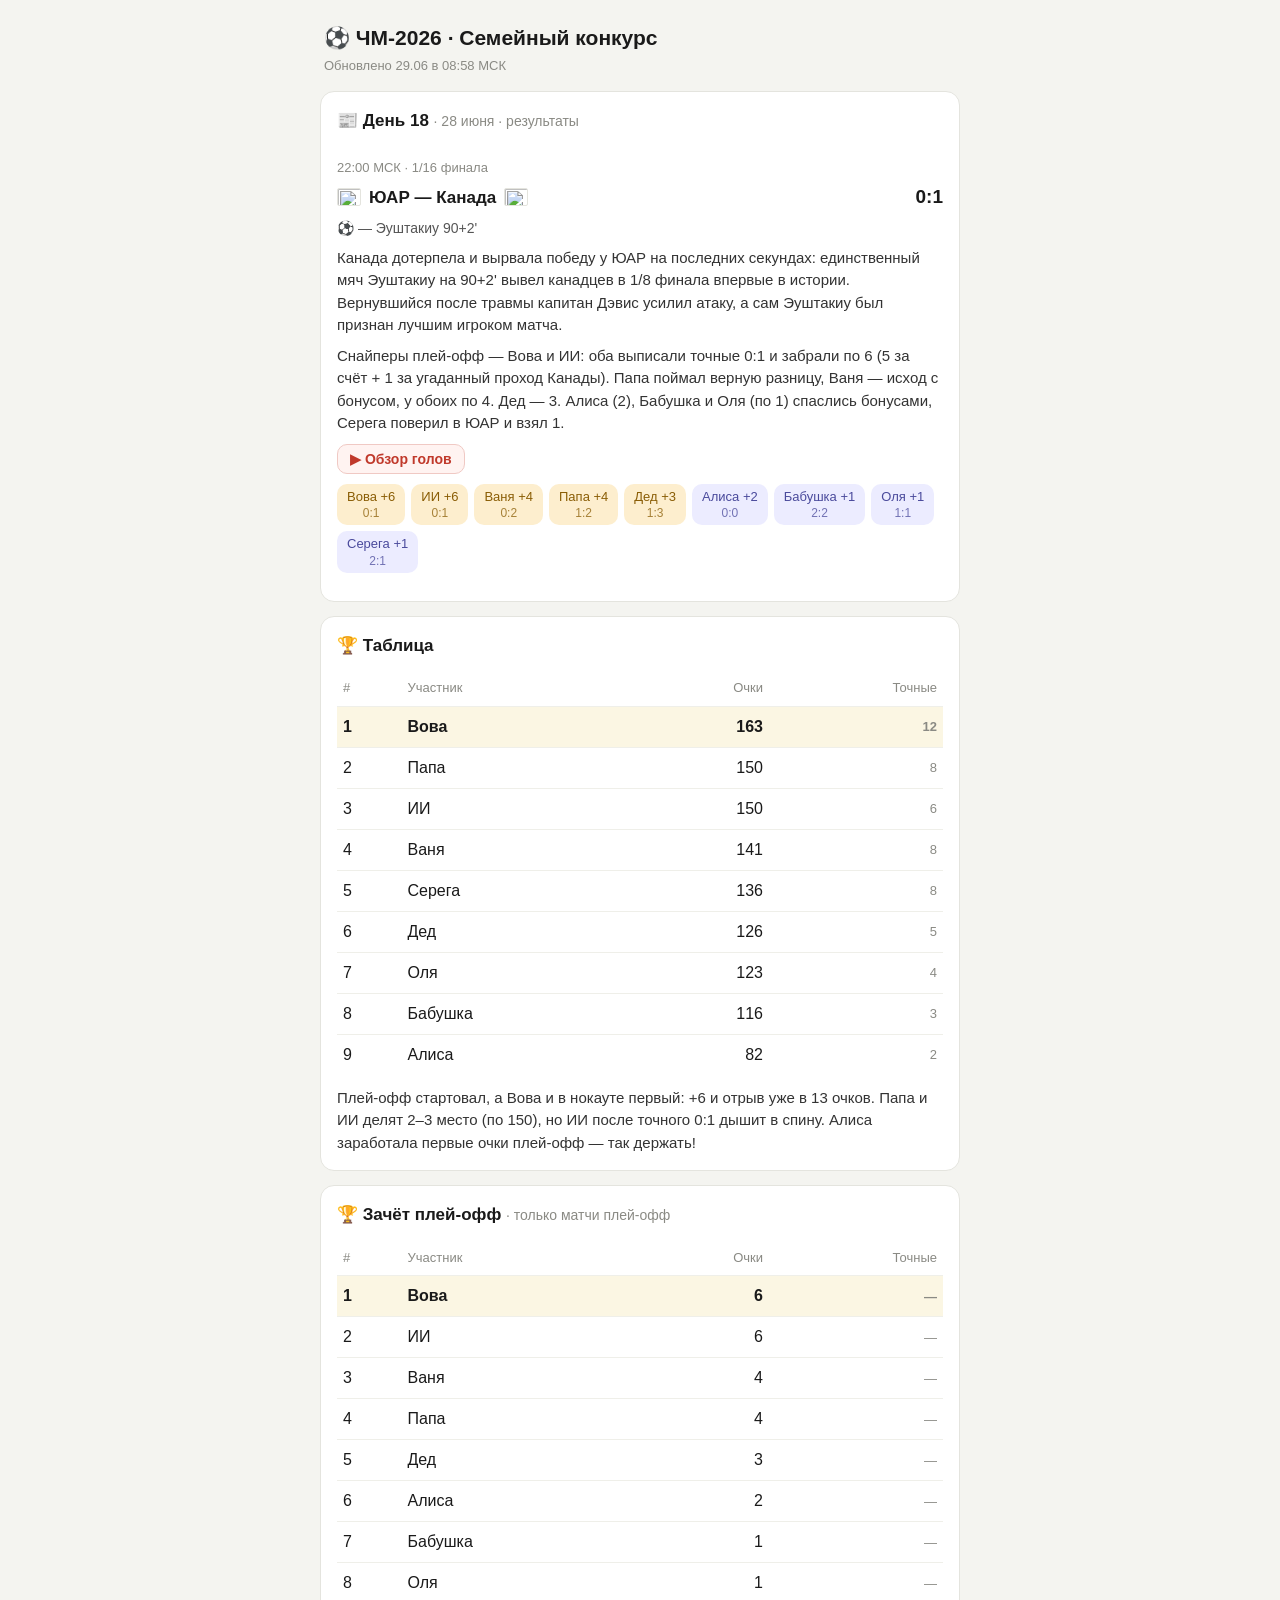
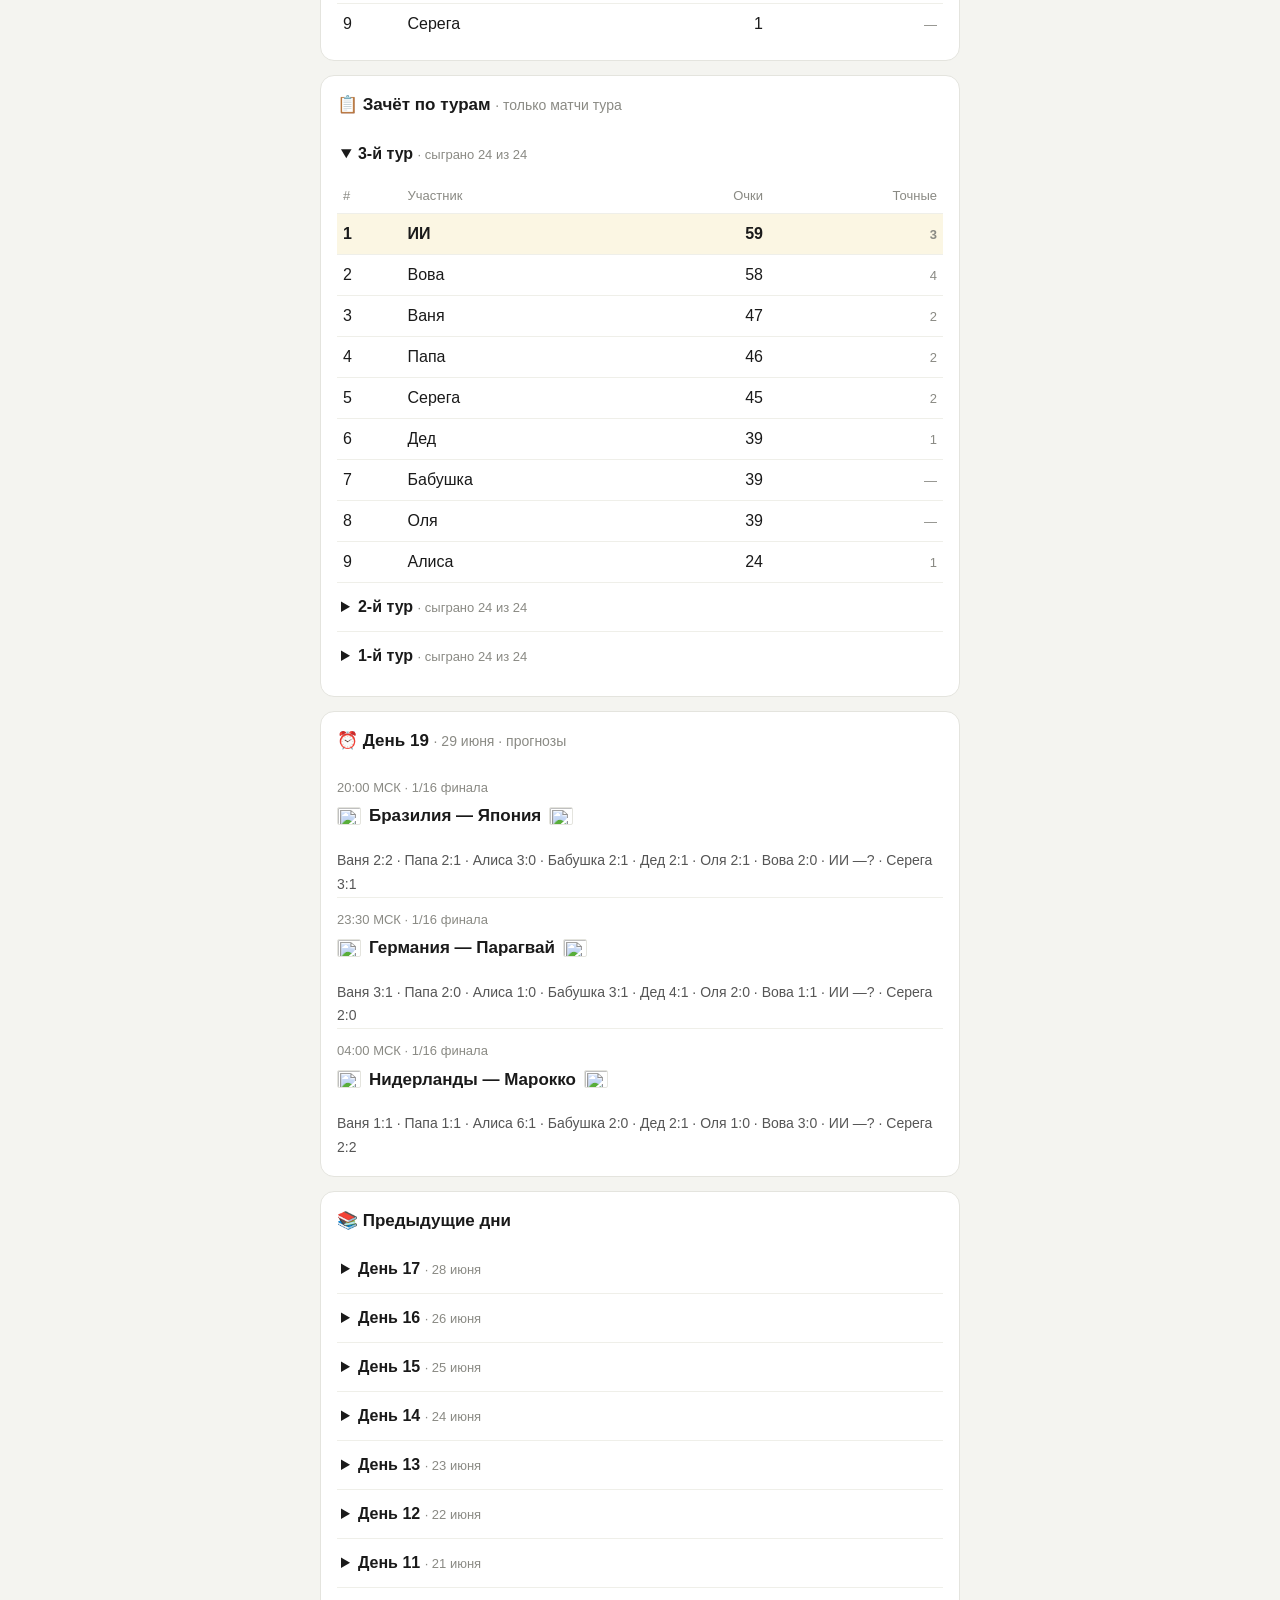
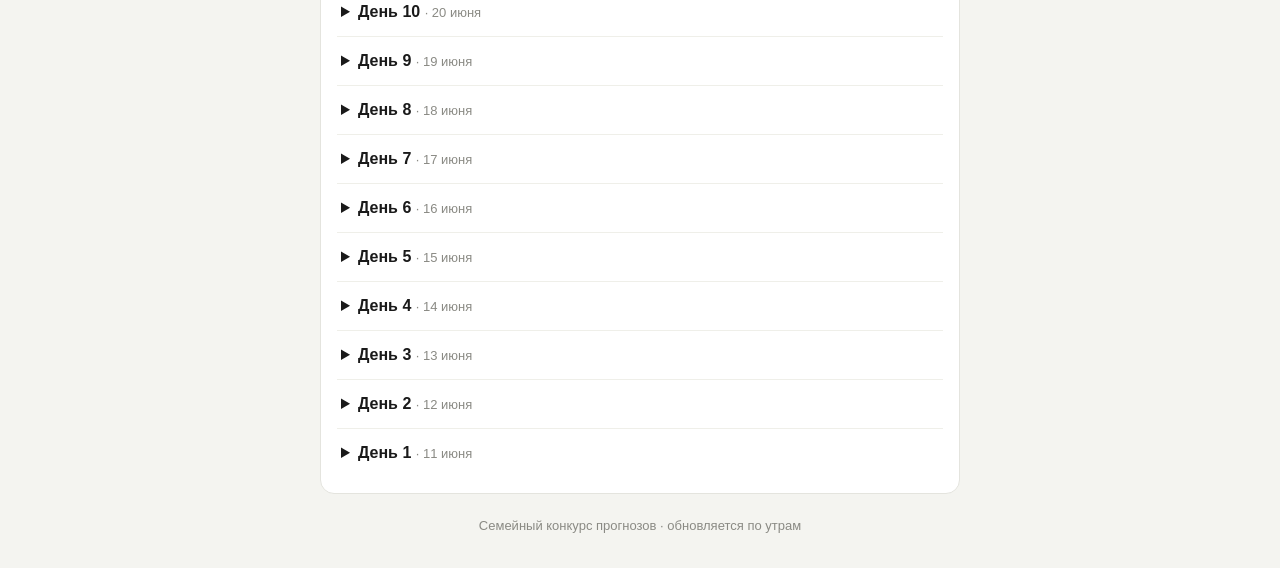
==== index.html @ 5119603c "feat: блок «Зачёт плей-офф» на сайте" ====
<!DOCTYPE html>
<html lang="ru">
<head>
<meta charset="utf-8">
<meta name="viewport" content="width=device-width, initial-scale=1">
<title>ЧМ-2026 · Семейный конкурс</title>
<style>
  * { box-sizing: border-box; margin: 0; }
  body { font-family: -apple-system, "Segoe UI", Roboto, sans-serif; font-size: 17px; line-height: 1.5;
         color: #1a1a1a; background: #f4f4f0; padding: 12px; }
  .wrap { max-width: 640px; margin: 0 auto; }
  header { padding: 10px 4px 16px; }
  h1 { font-size: 21px; font-weight: 600; }
  .upd { font-size: 13px; color: #8a8a84; margin-top: 2px; }
  section { background: #fff; border-radius: 14px; padding: 16px; margin-bottom: 14px;
            border: 1px solid #e4e4de; }
  h2 { font-size: 17px; font-weight: 600; margin-bottom: 12px; }
  .day-sub { font-weight: 400; color: #8a8a84; font-size: 14px; }
  .match { padding: 12px 0; border-top: 1px solid #efefe9; }
  .match:first-of-type { border-top: none; }
  .meta { font-size: 13px; color: #8a8a84; margin-bottom: 6px; }
  .teams { display: flex; align-items: center; gap: 8px; font-size: 17px; font-weight: 600; flex-wrap: wrap; }
  .teams img { width: 24px; height: 18px; border-radius: 2px; border: 1px solid #e4e4de; }
  .score { margin-left: auto; font-size: 19px; }
  .scorers { font-size: 14px; color: #555; margin-top: 6px; }
  .review { font-size: 15px; margin-top: 8px; color: #333; }
  .preds-review { font-size: 15px; margin-top: 8px; color: #333; }
  .tbl-comment { font-size: 15px; margin-top: 12px; color: #333; }
  .chips { margin-top: 10px; display: flex; flex-wrap: wrap; gap: 6px; }
  .chip { font-size: 13px; padding: 4px 10px; border-radius: 10px; background: #f0f0ea; color: #66665f;
          text-align: center; line-height: 1.35; }
  .chip small { display: block; font-size: 12px; opacity: 0.75; font-weight: 400; }
  .chip.p5 { background: #d9f0dc; color: #1e6b2e; font-weight: 600; }
  .chip.p34 { background: #fdeece; color: #8a5d05; }
  .chip.p12 { background: #ececff; color: #4a4a9c; }
  .preds { font-size: 14px; color: #555; margin-top: 8px; line-height: 1.7; }
  table { width: 100%; border-collapse: collapse; font-size: 16px; }
  td, th { padding: 8px 6px; text-align: left; border-top: 1px solid #efefe9; }
  th { font-size: 13px; color: #8a8a84; font-weight: 500; border-top: none; }
  td.r, th.r { text-align: right; }
  tr.top td { background: #fbf6e3; font-weight: 600; }
  .exact { font-size: 13px; color: #8a8a84; }
  details { border-top: 1px solid #efefe9; }
  details:first-of-type { border-top: none; }
  summary { padding: 12px 4px; font-size: 16px; font-weight: 600; cursor: pointer; }
  summary .day-sub { font-size: 13px; }
  footer { text-align: center; font-size: 13px; color: #8a8a84; padding: 8px 0 20px; }
  .hl-btn { display: inline-flex; align-items: center; gap: 6px; margin-top: 9px; font-size: 14px;
            font-weight: 600; padding: 6px 12px; border-radius: 10px; border: 1px solid #f0c9c4;
            background: #fff3f1; color: #c0392b; cursor: pointer; }
  .hl-btn:hover { background: #ffe7e3; }
  .vid-modal { position: fixed; inset: 0; z-index: 100; display: flex; align-items: center;
               justify-content: center; padding: 16px; }
  .vid-modal[hidden] { display: none; }
  .vid-backdrop { position: absolute; inset: 0; background: rgba(0,0,0,.6); }
  .vid-box { position: relative; z-index: 1; background: #fff; border-radius: 14px; width: 100%;
             max-width: 760px; padding: 14px; box-shadow: 0 10px 40px rgba(0,0,0,.35); }
  .vid-close { position: absolute; top: 6px; right: 10px; border: none; background: none;
               font-size: 28px; line-height: 1; color: #999; cursor: pointer; }
  .vid-close:hover { color: #555; }
  .vid-title { font-size: 15px; font-weight: 600; margin: 2px 30px 10px 4px; }
  .vid-body iframe { width: 100%; aspect-ratio: 16 / 9; border: 0; border-radius: 10px; display: block; }
  .vid-link { text-align: center; padding: 26px 14px; font-size: 16px; line-height: 1.6; }
  .vid-link a { display: inline-block; margin-top: 10px; padding: 10px 18px; border-radius: 10px;
                background: #c0392b; color: #fff; font-weight: 600; text-decoration: none; }
  .vid-link .src { display: block; margin-top: 10px; font-size: 13px; color: #8a8a84; }
</style>
</head>
<body>
<div class="wrap">
  <header>
    <h1>⚽ ЧМ-2026 · Семейный конкурс</h1>
    <div class="upd" id="upd"></div>
  </header>
  <section id="latest"></section>
  <section id="table-sec"></section>
  <section id="playoff-sec"></section>
  <section id="tours-sec"></section>
  <section id="next"></section>
  <section id="archive-sec"></section>
  <footer>Семейный конкурс прогнозов · обновляется по утрам</footer>
</div>
<div id="vid-modal" class="vid-modal" hidden>
  <div class="vid-backdrop"></div>
  <div class="vid-box">
    <button class="vid-close" aria-label="Закрыть">×</button>
    <div class="vid-title" id="vid-title"></div>
    <div class="vid-body" id="vid-body"></div>
  </div>
</div>
<script>
const FLAGS = {"Мексика":"mx","ЮАР":"za","Юж. Корея":"kr","Чехия":"cz","Канада":"ca","Босния":"ba",
"Катар":"qa","Швейцария":"ch","Бразилия":"br","Марокко":"ma","Гаити":"ht","Шотландия":"gb-sct",
"США":"us","Парагвай":"py","Австралия":"au","Турция":"tr","Германия":"de","Кюрасао":"cw",
"Кот-д'Ивуар":"ci","Эквадор":"ec","Нидерланды":"nl","Япония":"jp","Швеция":"se","Тунис":"tn",
"Бельгия":"be","Египет":"eg","Иран":"ir","Нов. Зеландия":"nz","Испания":"es","Кабо-Верде":"cv",
"Сауд. Аравия":"sa","Уругвай":"uy","Франция":"fr","Сенегал":"sn","Ирак":"iq","Норвегия":"no",
"Аргентина":"ar","Алжир":"dz","Австрия":"at","Иордания":"jo","Португалия":"pt","ДР Конго":"cd",
"Узбекистан":"uz","Колумбия":"co","Англия":"gb-eng","Хорватия":"hr","Гана":"gh","Панама":"pa"};
const MONTHS = ["января","февраля","марта","апреля","мая","июня","июля","августа","сентября","октября","ноября","декабря"];

function flag(team) {
  const c = FLAGS[team.trim()];
  return c ? `<img src="https://flagcdn.com/48x36/${c}.png" width="24" height="18" alt="">` : "";
}
function dayDate(matches) {
  const m = matches[0];
  const [d, mo] = m.date.split(".").map(Number);
  return `${d} ${MONTHS[mo-1]}`;
}
function chipClass(p) { return p === 5 ? "chip p5" : p >= 3 ? "chip p34" : p >= 1 ? "chip p12" : "chip"; }
function chipsHtml(m) {
  const entries = Object.entries(m.points).filter(([, v]) => v !== null && v !== undefined && v !== "—");
  entries.sort((a, b) => b[1] - a[1]);
  return `<div class="chips">` + entries.map(([n, p]) =>
    `<span class="${chipClass(p)}">${n} ${p > 0 ? "+" + p : "0"}<small>${m.preds[n] || "—"}</small></span>`).join("") + `</div>`;
}
function matchCard(m, withReview) {
  let h = `<div class="match"><div class="meta">${m.time} МСК · ${m.stage}</div>
    <div class="teams">${flag(m.team1)} ${m.team1} — ${m.team2} ${flag(m.team2)}
    <span class="score">${m.score || ""}</span></div>`;
  if (m.scorers) h += `<div class="scorers">⚽ ${m.scorers}</div>`;
  if (withReview && m.review) h += `<div class="review">${m.review}</div>`;
  if (withReview && m.preds_review) h += `<div class="preds-review">${m.preds_review}</div>`;
  if (m.highlights && (typeof m.highlights === "string" || m.highlights.url)) {
    const hl = typeof m.highlights === "string" ? {url: m.highlights} : m.highlights;
    const data = encodeURIComponent(JSON.stringify(hl));
    h += `<div><button class="hl-btn" data-hl="${data}">▶ Обзор голов</button></div>`;
  }
  if (m.score && m.points) h += chipsHtml(m);
  return h + `</div>`;
}
function predsLine(m, participants) {
  return participants.map(p => `${p} ${m.preds[p] || "—?"}`).join(" · ");
}

function toEmbed(url) {
  try {
    const u = new URL(url);
    const host = u.hostname.replace(/^www\./, "");
    if (host === "youtu.be") return "https://www.youtube.com/embed/" + u.pathname.slice(1);
    if (host.endsWith("youtube.com")) {
      const id = u.searchParams.get("v");
      if (id) return "https://www.youtube.com/embed/" + id;
      const m = u.pathname.match(/\/(?:embed|shorts)\/([\w-]+)/);
      if (m) return "https://www.youtube.com/embed/" + m[1];
    }
    if (host.endsWith("vk.com") || host.endsWith("vkvideo.ru") || host.endsWith("vkontakte.ru")) {
      if ((u.pathname + u.search).includes("video_ext.php")) return url;
      const m = (u.pathname + u.search).match(/video(-?\d+)_(\d+)/);
      if (m) return `https://vk.com/video_ext.php?oid=${m[1]}&id=${m[2]}&hd=2`;
    }
  } catch (e) {}
  return null;
}
function openVid(hl) {
  document.getElementById("vid-title").textContent = hl.title || "Обзор голов и ключевых моментов";
  const body = document.getElementById("vid-body");
  const embed = toEmbed(hl.url);
  if (embed) {
    body.innerHTML = `<iframe src="${embed}" allow="autoplay; encrypted-media; fullscreen; picture-in-picture" allowfullscreen></iframe>`;
  } else {
    body.innerHTML = `<div class="vid-link">Обзор открывается на сайте источника.
      <a href="${hl.url}" target="_blank" rel="noopener">Смотреть обзор →</a>
      ${hl.source ? `<span class="src">${hl.source}</span>` : ""}</div>`;
  }
  document.getElementById("vid-modal").hidden = false;
}
function closeVid() {
  document.getElementById("vid-modal").hidden = true;
  document.getElementById("vid-body").innerHTML = "";
}
document.addEventListener("click", e => {
  const btn = e.target.closest(".hl-btn");
  if (btn) { openVid(JSON.parse(decodeURIComponent(btn.dataset.hl))); return; }
  if (e.target.classList.contains("vid-backdrop") || e.target.closest(".vid-close")) closeVid();
});
document.addEventListener("keydown", e => { if (e.key === "Escape") closeVid(); });

fetch("data.json?v=" + Date.now()).then(r => r.json()).then(d => {
  document.getElementById("upd").textContent = "Обновлено " + d.generated_at_text;
  const byDay = {};
  d.matches.forEach(m => (byDay[m.day] = byDay[m.day] || []).push(m));
  const days = Object.keys(byDay).map(Number).sort((a, b) => a - b);
  const playedDays = days.filter(day => byDay[day].some(m => m.score));
  const latestDay = playedDays.length ? Math.max(...playedDays) : null;

  if (latestDay) {
    const ms = byDay[latestDay].filter(m => m.score);
    document.getElementById("latest").innerHTML =
      `<h2>📰 День ${latestDay} <span class="day-sub">· ${dayDate(byDay[latestDay])} · результаты</span></h2>` +
      ms.map(m => matchCard(m, true)).join("");
  } else document.getElementById("latest").style.display = "none";

  document.getElementById("table-sec").innerHTML = `<h2>🏆 Таблица</h2>
    <table><tr><th>#</th><th>Участник</th><th class="r">Очки</th><th class="r">Точные</th></tr>` +
    d.standings.map((s, i) =>
      `<tr${i === 0 ? ' class="top"' : ""}><td>${i + 1}</td><td>${s.name}</td>
       <td class="r">${s.points}</td><td class="r exact">${s.exact || "—"}</td></tr>`).join("") + `</table>` +
    (d.table_comment ? `<div class="tbl-comment">${d.table_comment}</div>` : "");

  const poEl = document.getElementById("playoff-sec");
  const poPlayed = d.matches.some(m => m.knockout && m.score);
  if (d.playoff_standings && d.playoff_standings.length && poPlayed) {
    poEl.innerHTML = `<h2>\ud83c\udfc6 Зачёт плей-офф <span class="day-sub">· только матчи плей-офф</span></h2>` +
      `<table><tr><th>#</th><th>Участник</th><th class="r">Очки</th><th class="r">Точные</th></tr>` +
      d.playoff_standings.filter(s => s.points > 0 || true).map((s, i) =>
        `<tr${i === 0 ? ' class="top"' : ""}><td>${i + 1}</td><td>${s.name}</td>` +
        `<td class="r">${s.points}</td><td class="r exact">${s.exact || "\u2014"}</td></tr>`).join("") +
      `</table>`;
  } else poEl.style.display = "none";

  const toursEl = document.getElementById("tours-sec");
  if (d.tours && d.tours.length) {
    const lastTour = Math.max(...d.tours.map(t => t.num));
    toursEl.innerHTML = `<h2>\ud83d\udccb Зачёт по турам <span class="day-sub">· только матчи тура</span></h2>` +
      d.tours.slice().sort((a, b) => b.num - a.num).map(t =>
        `<details${t.num === lastTour ? " open" : ""}><summary>${t.label} <span class="day-sub">· сыграно ${t.played} из ${t.total}</span></summary>` +
        `<table><tr><th>#</th><th>Участник</th><th class="r">Очки</th><th class="r">Точные</th></tr>` +
        t.standings.map((s, i) =>
          `<tr${i === 0 ? ' class="top"' : ""}><td>${i + 1}</td><td>${s.name}</td>` +
          `<td class="r">${s.points}</td><td class="r exact">${s.exact || "—"}</td></tr>`).join("") +
        `</table></details>`).join("");
  } else toursEl.style.display = "none";

  const futureDays = days.filter(day => byDay[day].some(m => !m.score));
  const nextDay = futureDays.length ? Math.min(...futureDays) : null;
  if (nextDay) {
    const ms = byDay[nextDay].filter(m => !m.score);
    document.getElementById("next").innerHTML =
      `<h2>⏰ День ${nextDay} <span class="day-sub">· ${dayDate(byDay[nextDay])} · прогнозы</span></h2>` +
      ms.map(m => matchCard(m, false) +
        `<div class="preds">${predsLine(m, d.participants)}</div>`).join("");
  } else document.getElementById("next").style.display = "none";

  const archDays = playedDays.filter(day => day !== latestDay).sort((a, b) => b - a);
  if (archDays.length) {
    document.getElementById("archive-sec").innerHTML = `<h2>📚 Предыдущие дни</h2>` +
      archDays.map(day => `<details><summary>День ${day} <span class="day-sub">· ${dayDate(byDay[day])}</span></summary>` +
        byDay[day].filter(m => m.score).map(m => matchCard(m, true)).join("") + `</details>`).join("");
  } else document.getElementById("archive-sec").style.display = "none";
});
</script>
</body>
</html>
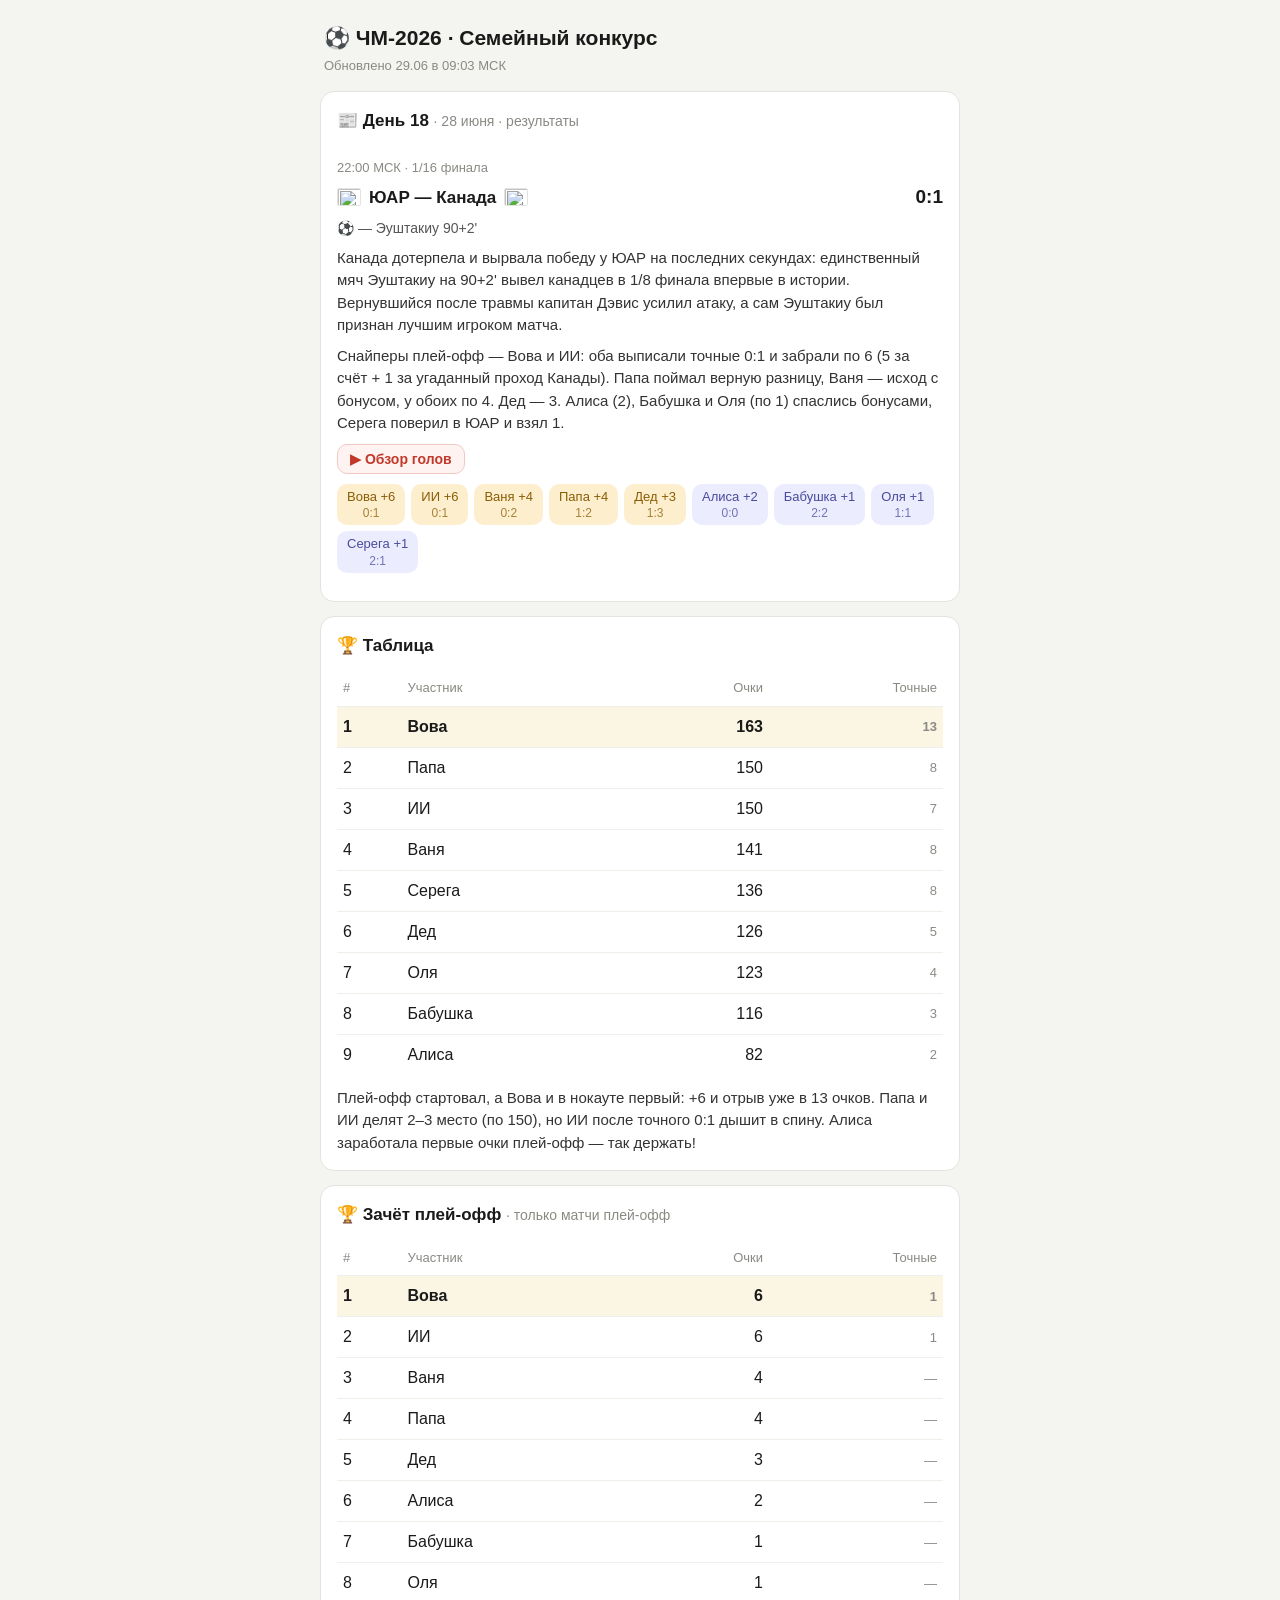
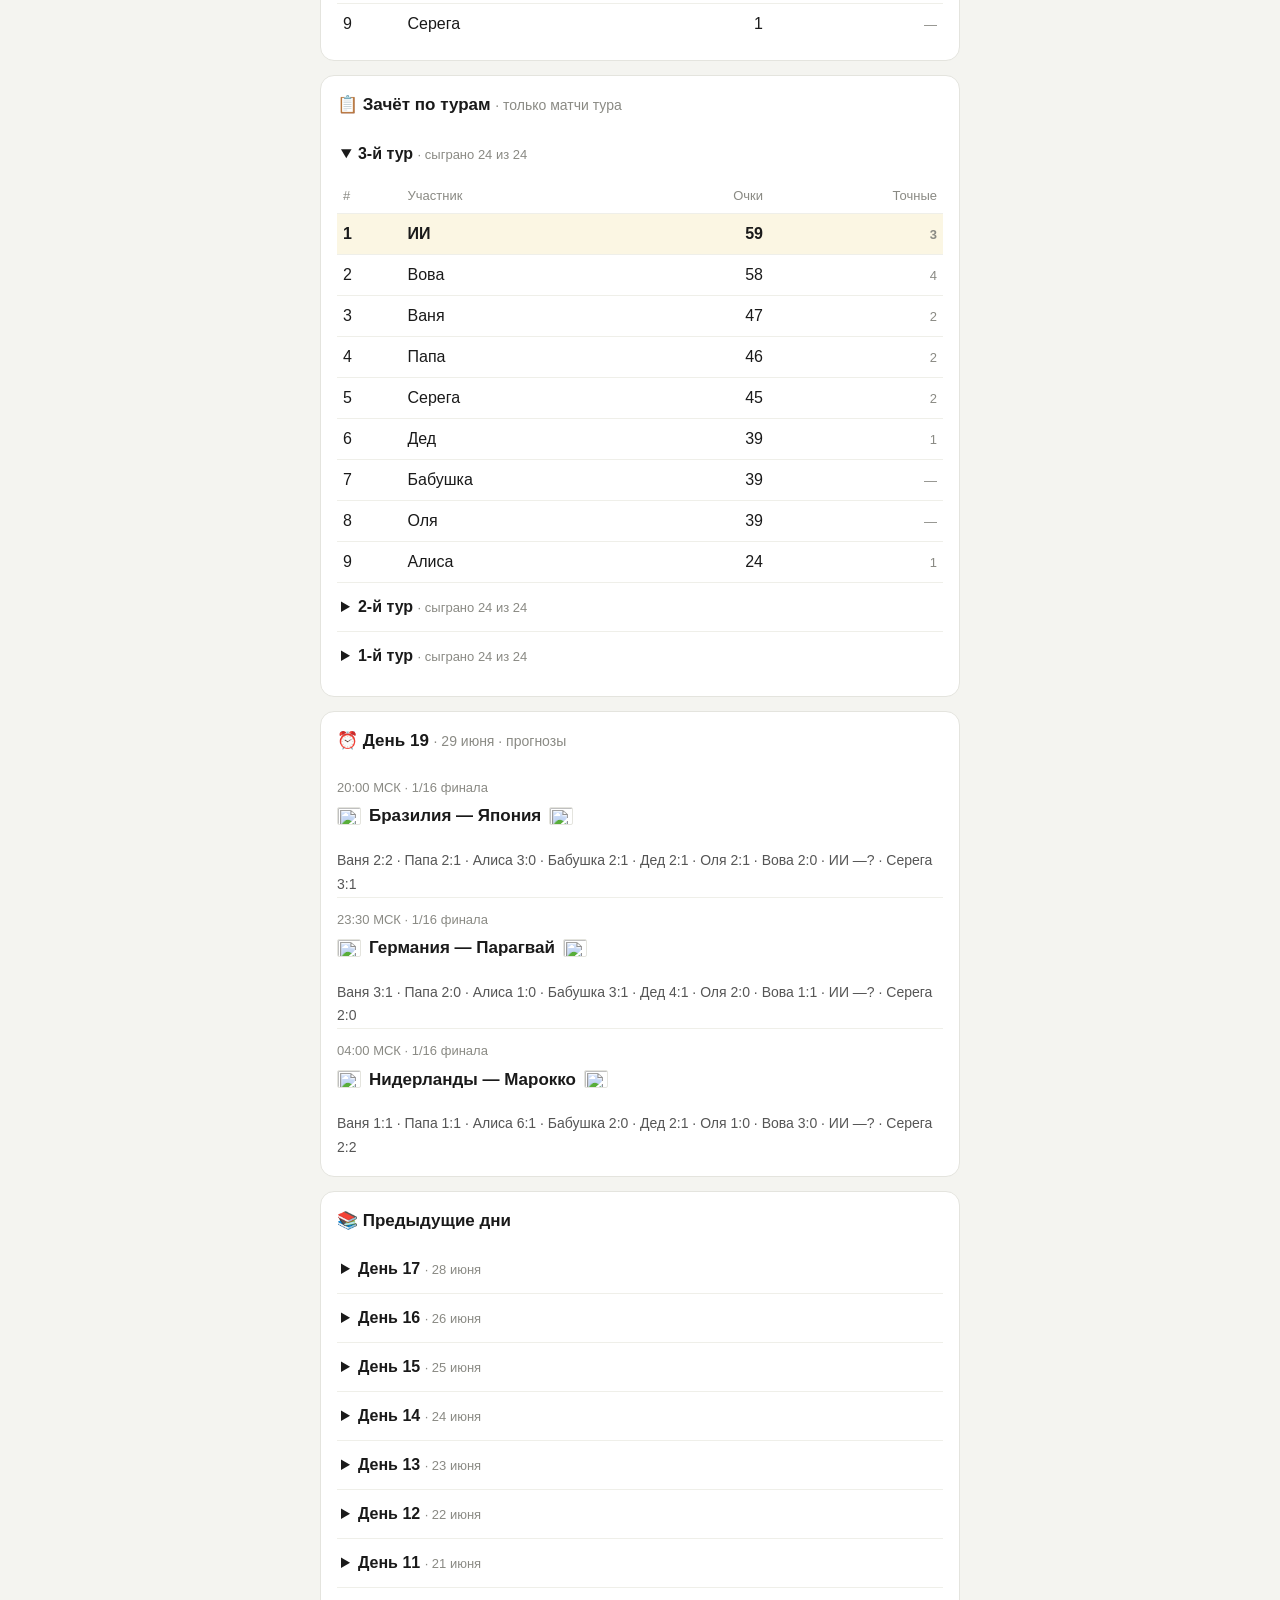
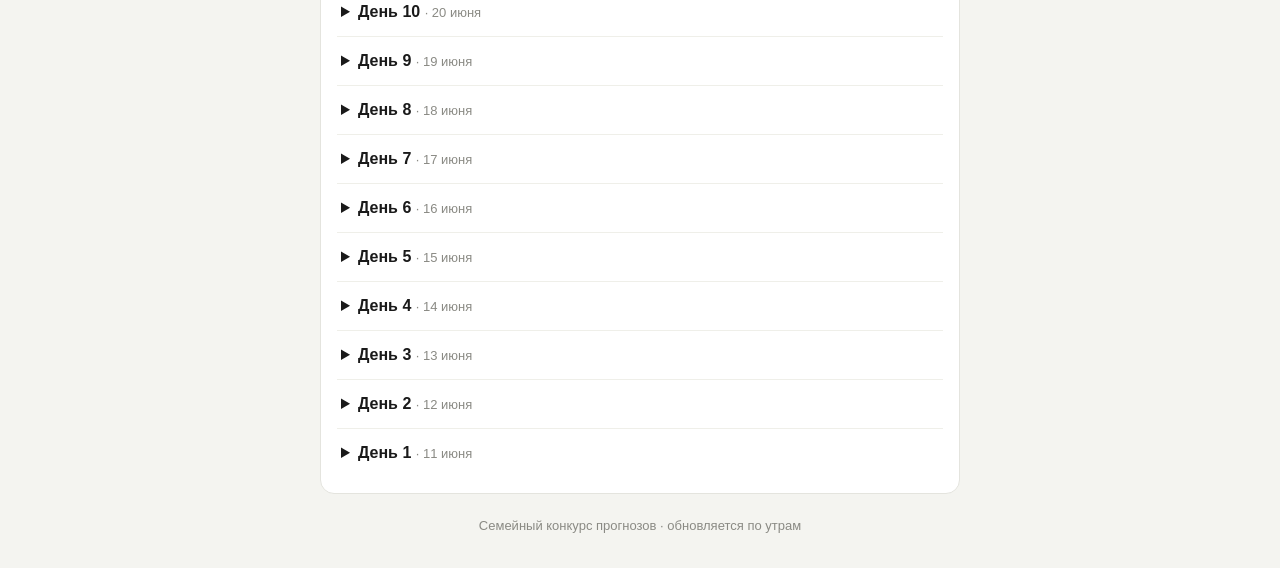
==== commit 1222c1de: "feat: плей-офф — жирная цифра прохода у прогнозов-ничьих" ====
--- a/index.html
+++ b/index.html
@@ -113,7 +113,7 @@
   const entries = Object.entries(m.points).filter(([, v]) => v !== null && v !== undefined && v !== "—");
   entries.sort((a, b) => b[1] - a[1]);
   return `<div class="chips">` + entries.map(([n, p]) =>
-    `<span class="${chipClass(p)}">${n} ${p > 0 ? "+" + p : "0"}<small>${m.preds[n] || "—"}</small></span>`).join("") + `</div>`;
+    `<span class="${chipClass(p)}">${n} ${p > 0 ? "+" + p : "0"}<small>${fmtPred(m, n) || "—"}</small></span>`).join("") + `</div>`;
 }
 function matchCard(m, withReview) {
   let h = `<div class="match"><div class="meta">${m.time} МСК · ${m.stage}</div>
@@ -130,8 +130,18 @@
   if (m.score && m.points) h += chipsHtml(m);
   return h + `</div>`;
 }
+function fmtPred(m, name) {
+  const p = m.preds[name];
+  if (!p) return null;
+  const adv = m.advance && m.advance[name];
+  const mm = /^(\d+):(\d+)$/.exec(p);
+  if (m.knockout && adv && mm && mm[1] === mm[2]) {
+    return adv === "1" ? `<b>${mm[1]}</b>:${mm[2]}` : `${mm[1]}:<b>${mm[2]}</b>`;
+  }
+  return p;
+}
 function predsLine(m, participants) {
-  return participants.map(p => `${p} ${m.preds[p] || "—?"}`).join(" · ");
+  return participants.map(p => `${p} ${fmtPred(m, p) || "\u2014?"}`).join(" \u00b7 ");
 }
 
 function toEmbed(url) {
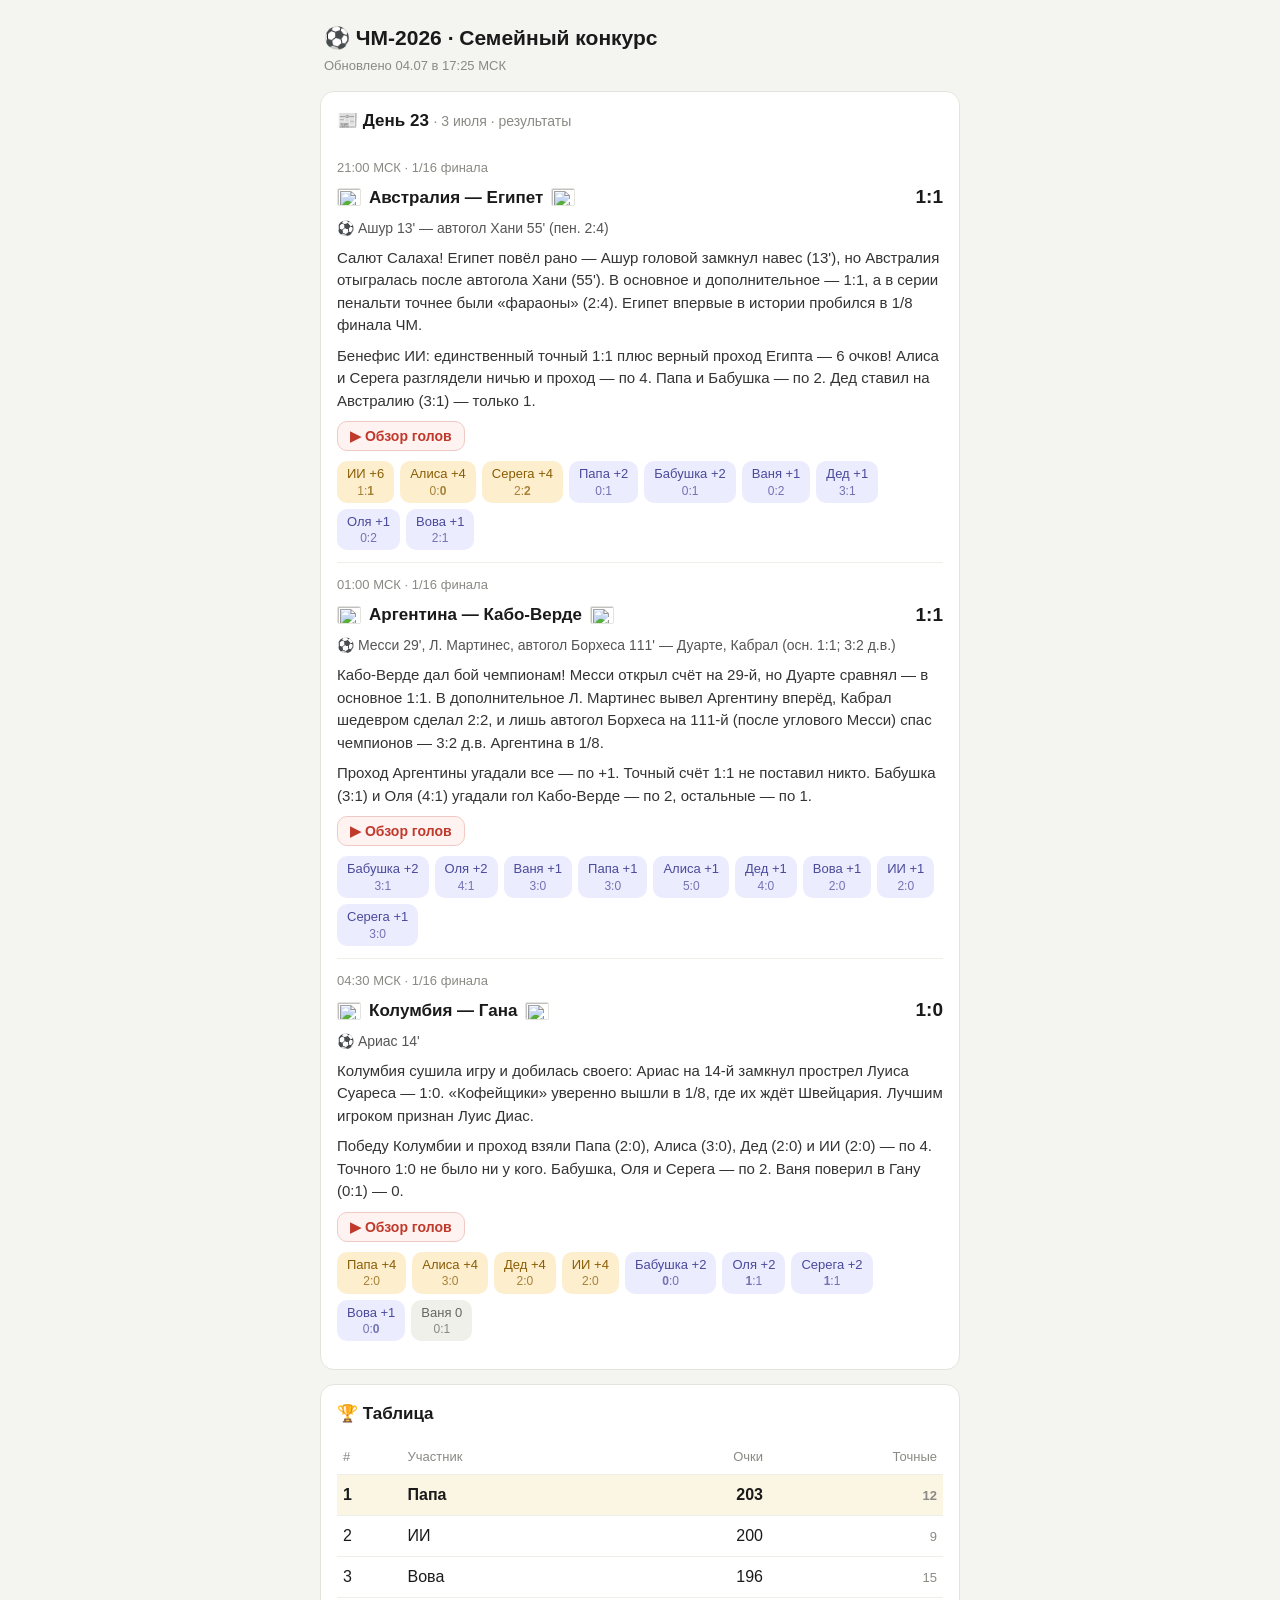
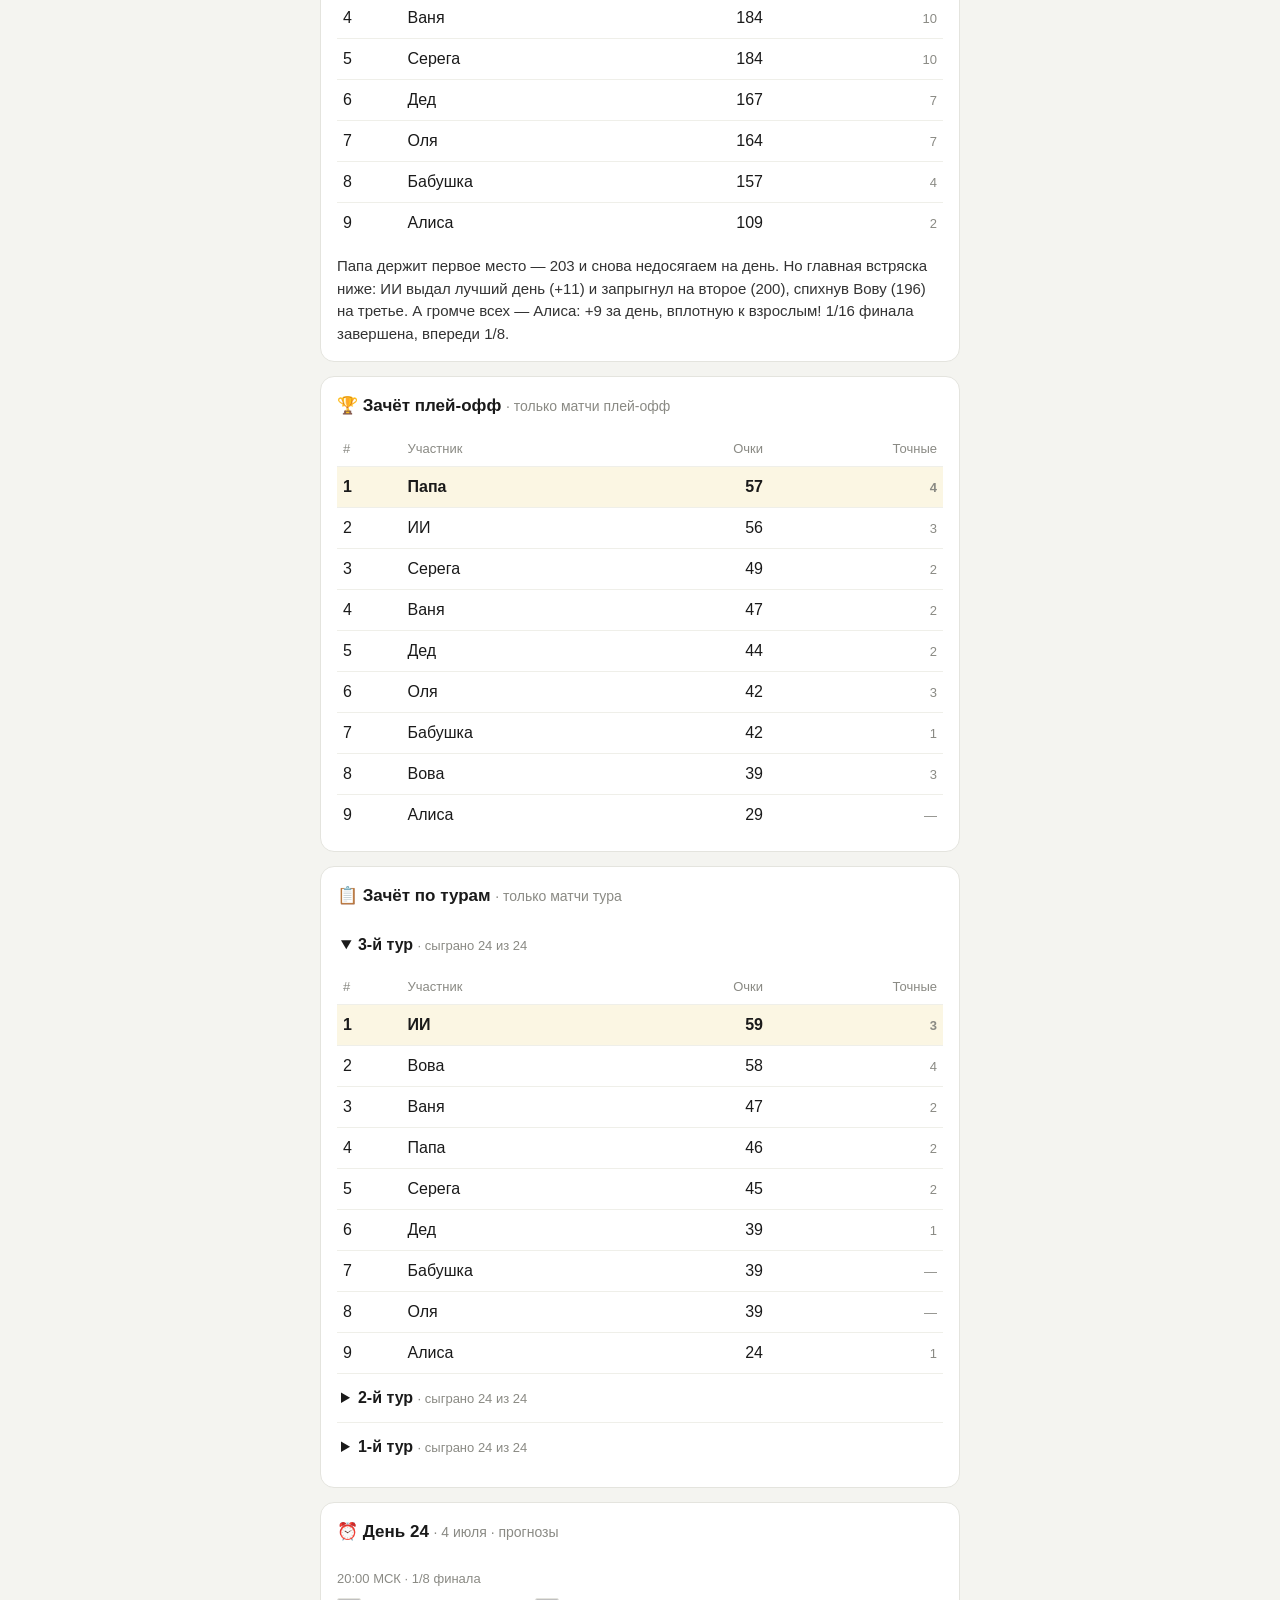
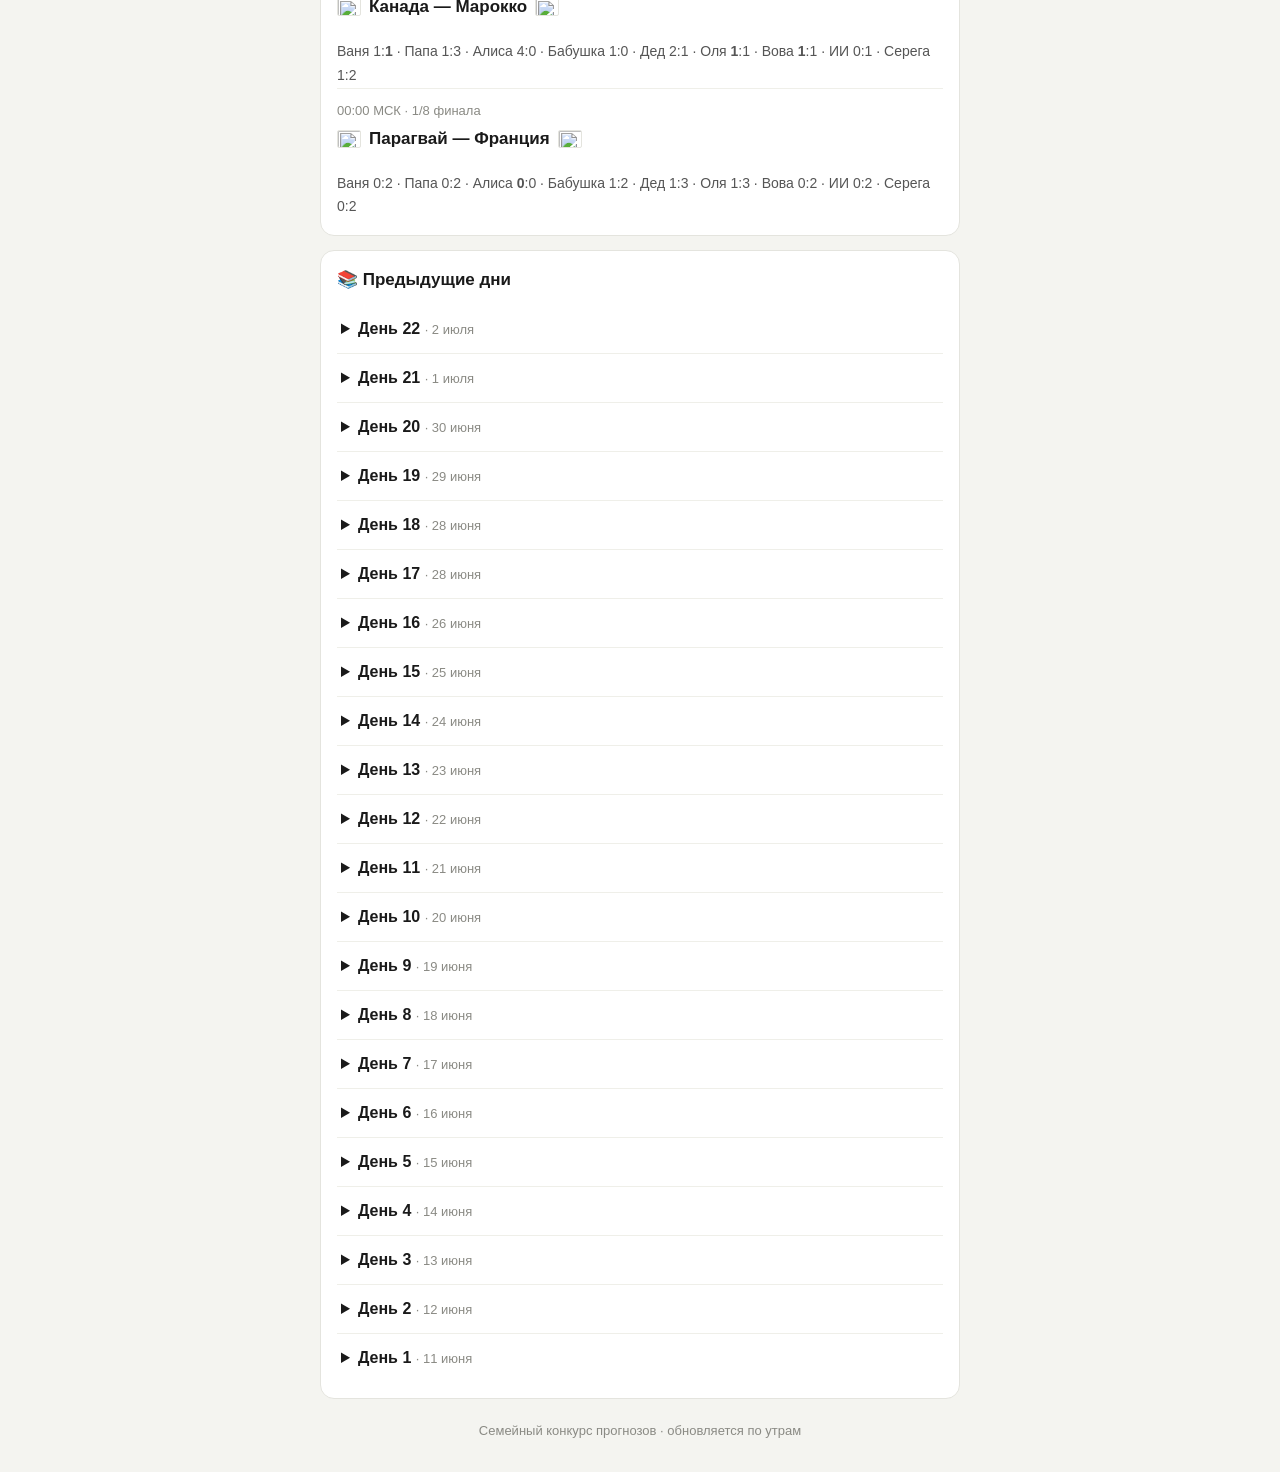
==== commit 921dc5b5: "render group-stage standings" ====
--- a/index.html
+++ b/index.html
@@ -74,6 +74,7 @@
   </header>
   <section id="latest"></section>
   <section id="table-sec"></section>
+  <section id="group-sec"></section>
   <section id="playoff-sec"></section>
   <section id="tours-sec"></section>
   <section id="next"></section>
@@ -209,6 +210,17 @@
        <td class="r">${s.points}</td><td class="r exact">${s.exact || "—"}</td></tr>`).join("") + `</table>` +
     (d.table_comment ? `<div class="tbl-comment">${d.table_comment}</div>` : "");
 
+  const grpEl = document.getElementById("group-sec");
+  const grpPlayed = d.matches.some(m => !m.knockout && m.score);
+  if (d.group_standings && d.group_standings.length && grpPlayed) {
+    grpEl.innerHTML = `<h2>\ud83c\udfdf\ufe0f Зачёт группового этапа <span class="day-sub">· только матчи групп</span></h2>` +
+      `<table><tr><th>#</th><th>Участник</th><th class="r">Очки</th><th class="r">Точные</th></tr>` +
+      d.group_standings.map((s, i) =>
+        `<tr${i === 0 ? ' class="top"' : ""}><td>${i + 1}</td><td>${s.name}</td>` +
+        `<td class="r">${s.points}</td><td class="r exact">${s.exact || "\u2014"}</td></tr>`).join("") +
+      `</table>`;
+  } else grpEl.style.display = "none";
+
   const poEl = document.getElementById("playoff-sec");
   const poPlayed = d.matches.some(m => m.knockout && m.score);
   if (d.playoff_standings && d.playoff_standings.length && poPlayed) {
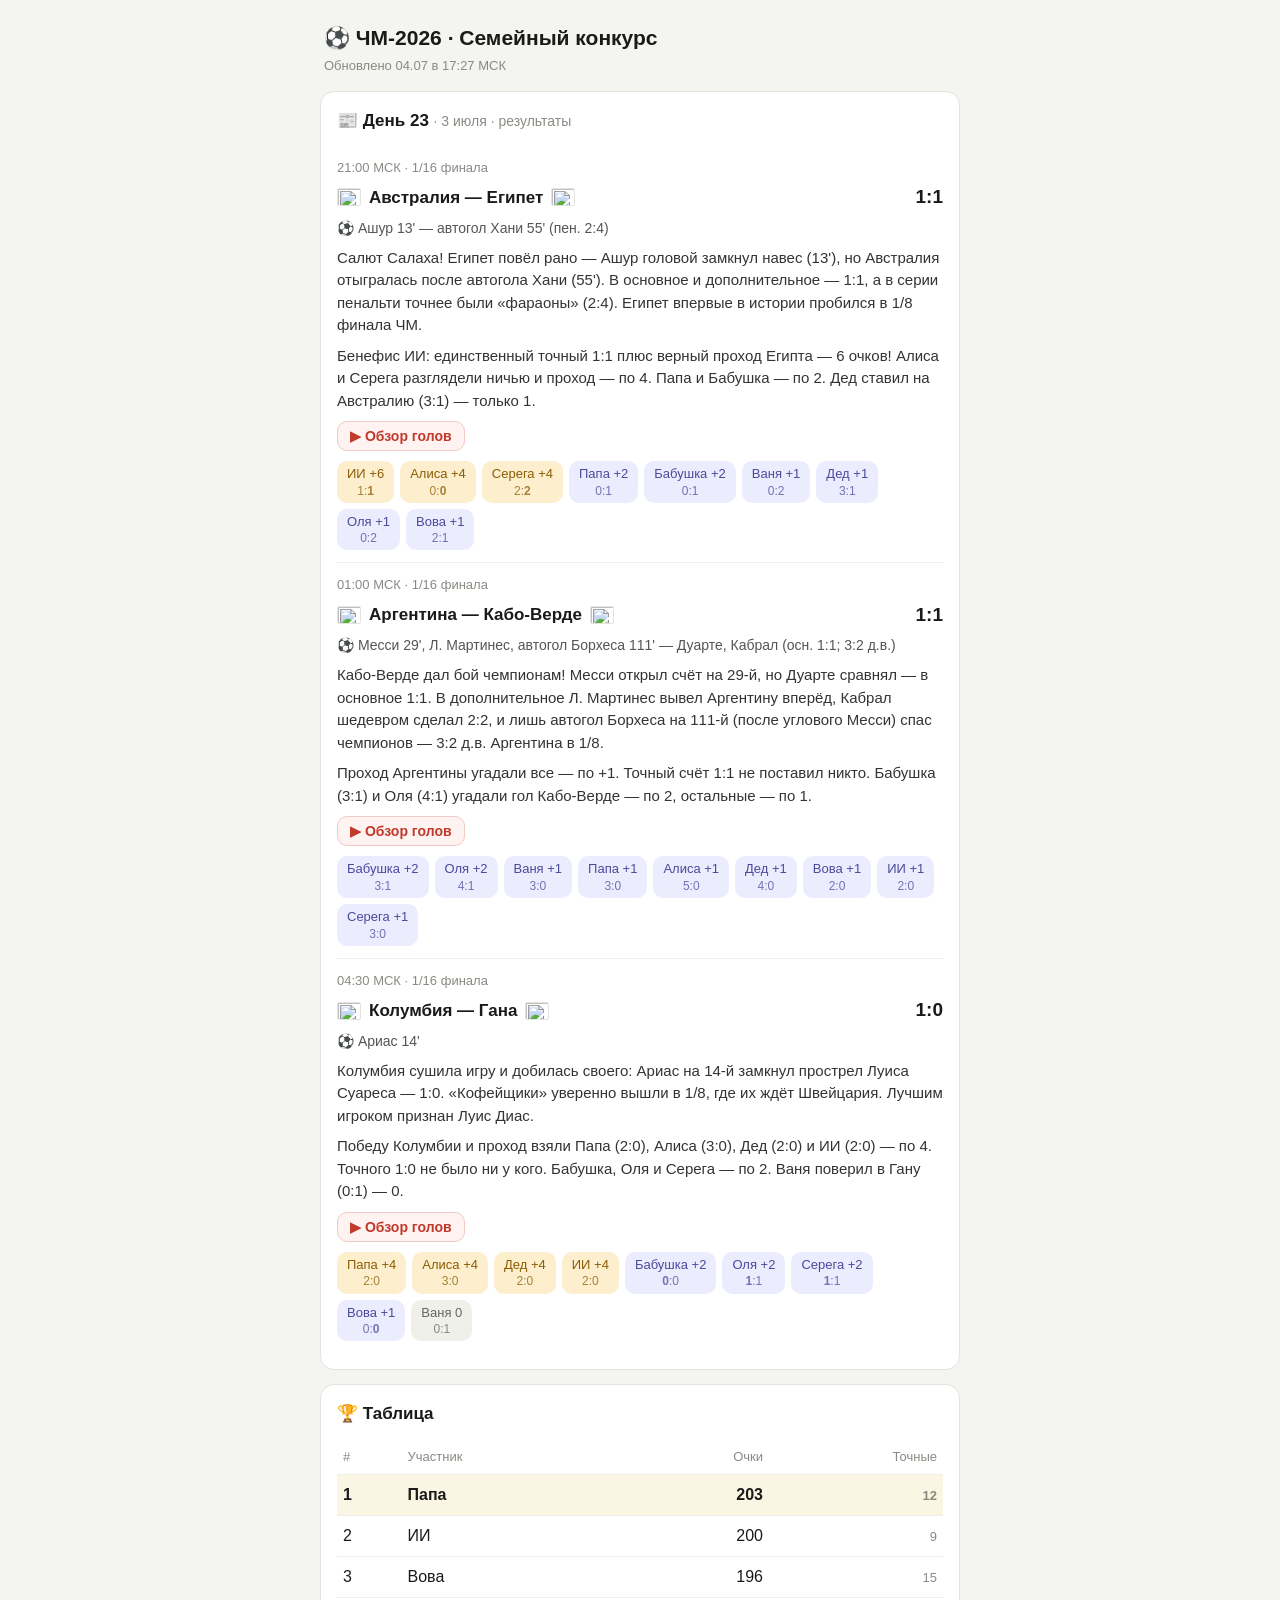
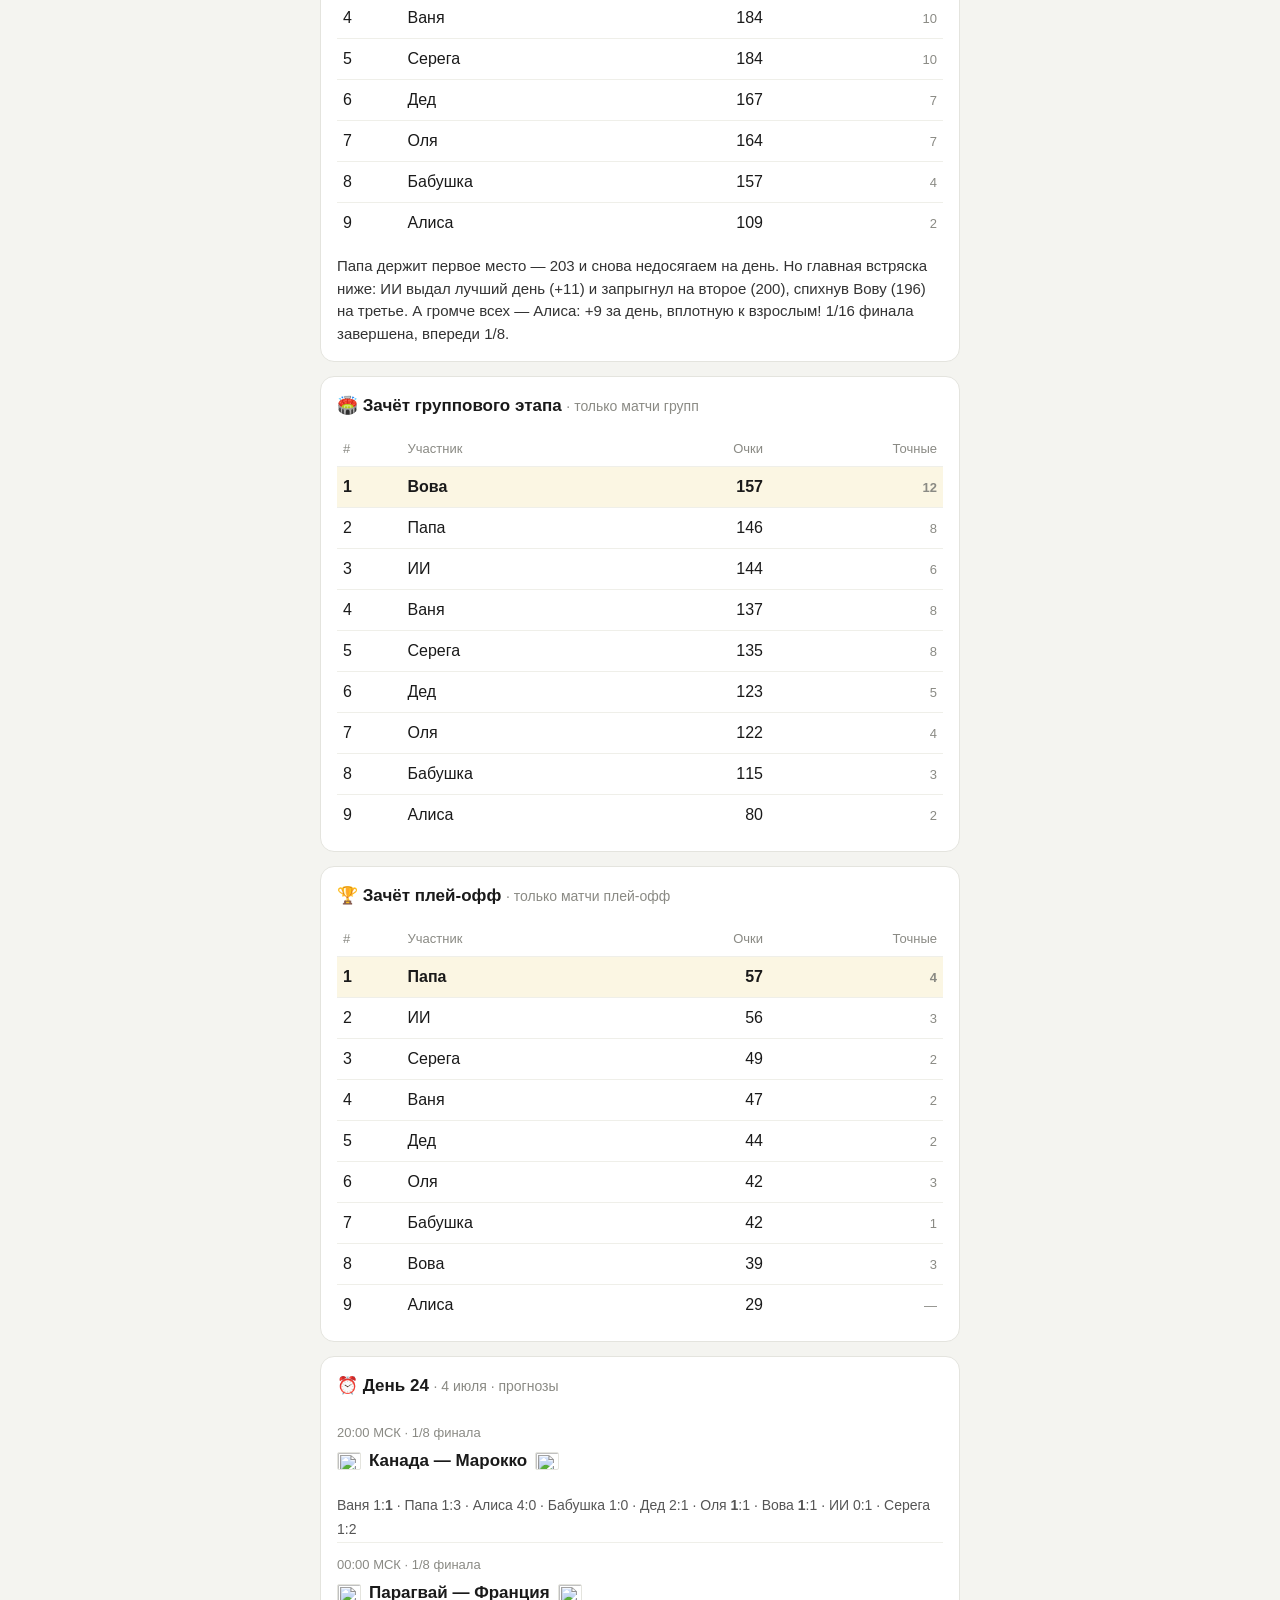
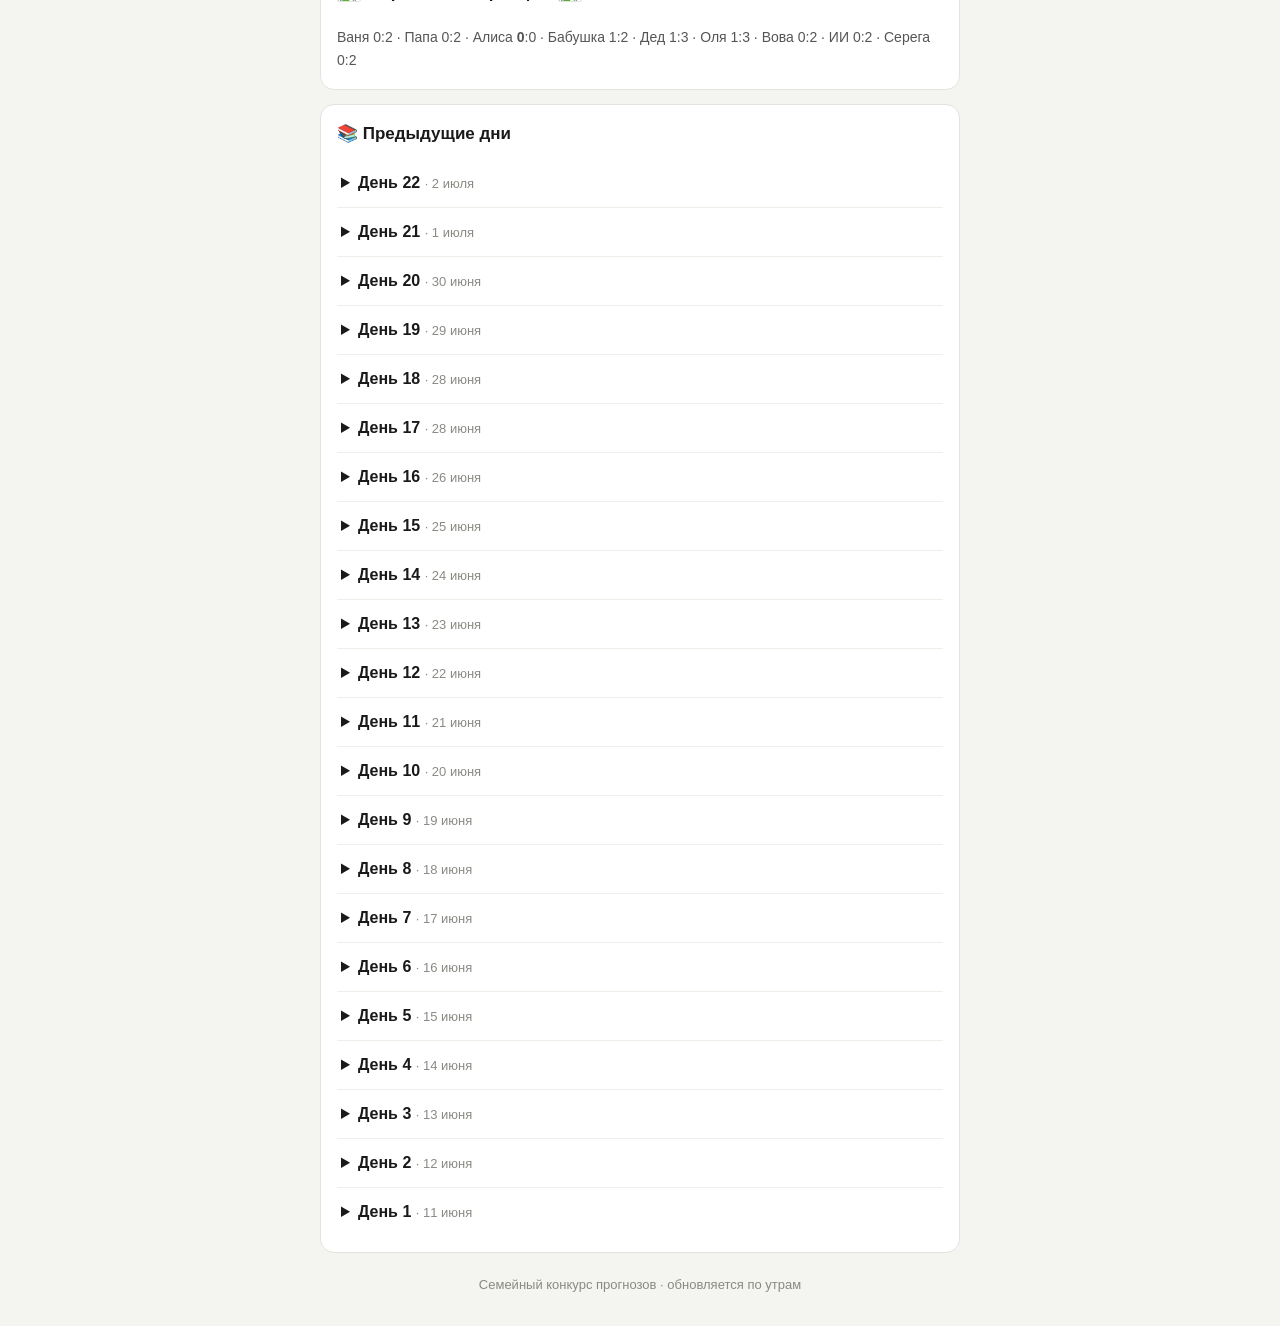
==== commit 1fe47b89: "remove per-tour standings; keep group + playoff" ====
--- a/index.html
+++ b/index.html
@@ -76,7 +76,6 @@
   <section id="table-sec"></section>
   <section id="group-sec"></section>
   <section id="playoff-sec"></section>
-  <section id="tours-sec"></section>
   <section id="next"></section>
   <section id="archive-sec"></section>
   <footer>Семейный конкурс прогнозов · обновляется по утрам</footer>
@@ -232,19 +231,6 @@
       `</table>`;
   } else poEl.style.display = "none";
 
-  const toursEl = document.getElementById("tours-sec");
-  if (d.tours && d.tours.length) {
-    const lastTour = Math.max(...d.tours.map(t => t.num));
-    toursEl.innerHTML = `<h2>\ud83d\udccb Зачёт по турам <span class="day-sub">· только матчи тура</span></h2>` +
-      d.tours.slice().sort((a, b) => b.num - a.num).map(t =>
-        `<details${t.num === lastTour ? " open" : ""}><summary>${t.label} <span class="day-sub">· сыграно ${t.played} из ${t.total}</span></summary>` +
-        `<table><tr><th>#</th><th>Участник</th><th class="r">Очки</th><th class="r">Точные</th></tr>` +
-        t.standings.map((s, i) =>
-          `<tr${i === 0 ? ' class="top"' : ""}><td>${i + 1}</td><td>${s.name}</td>` +
-          `<td class="r">${s.points}</td><td class="r exact">${s.exact || "—"}</td></tr>`).join("") +
-        `</table></details>`).join("");
-  } else toursEl.style.display = "none";
-
   const futureDays = days.filter(day => byDay[day].some(m => !m.score));
   const nextDay = futureDays.length ? Math.min(...futureDays) : null;
   if (nextDay) {
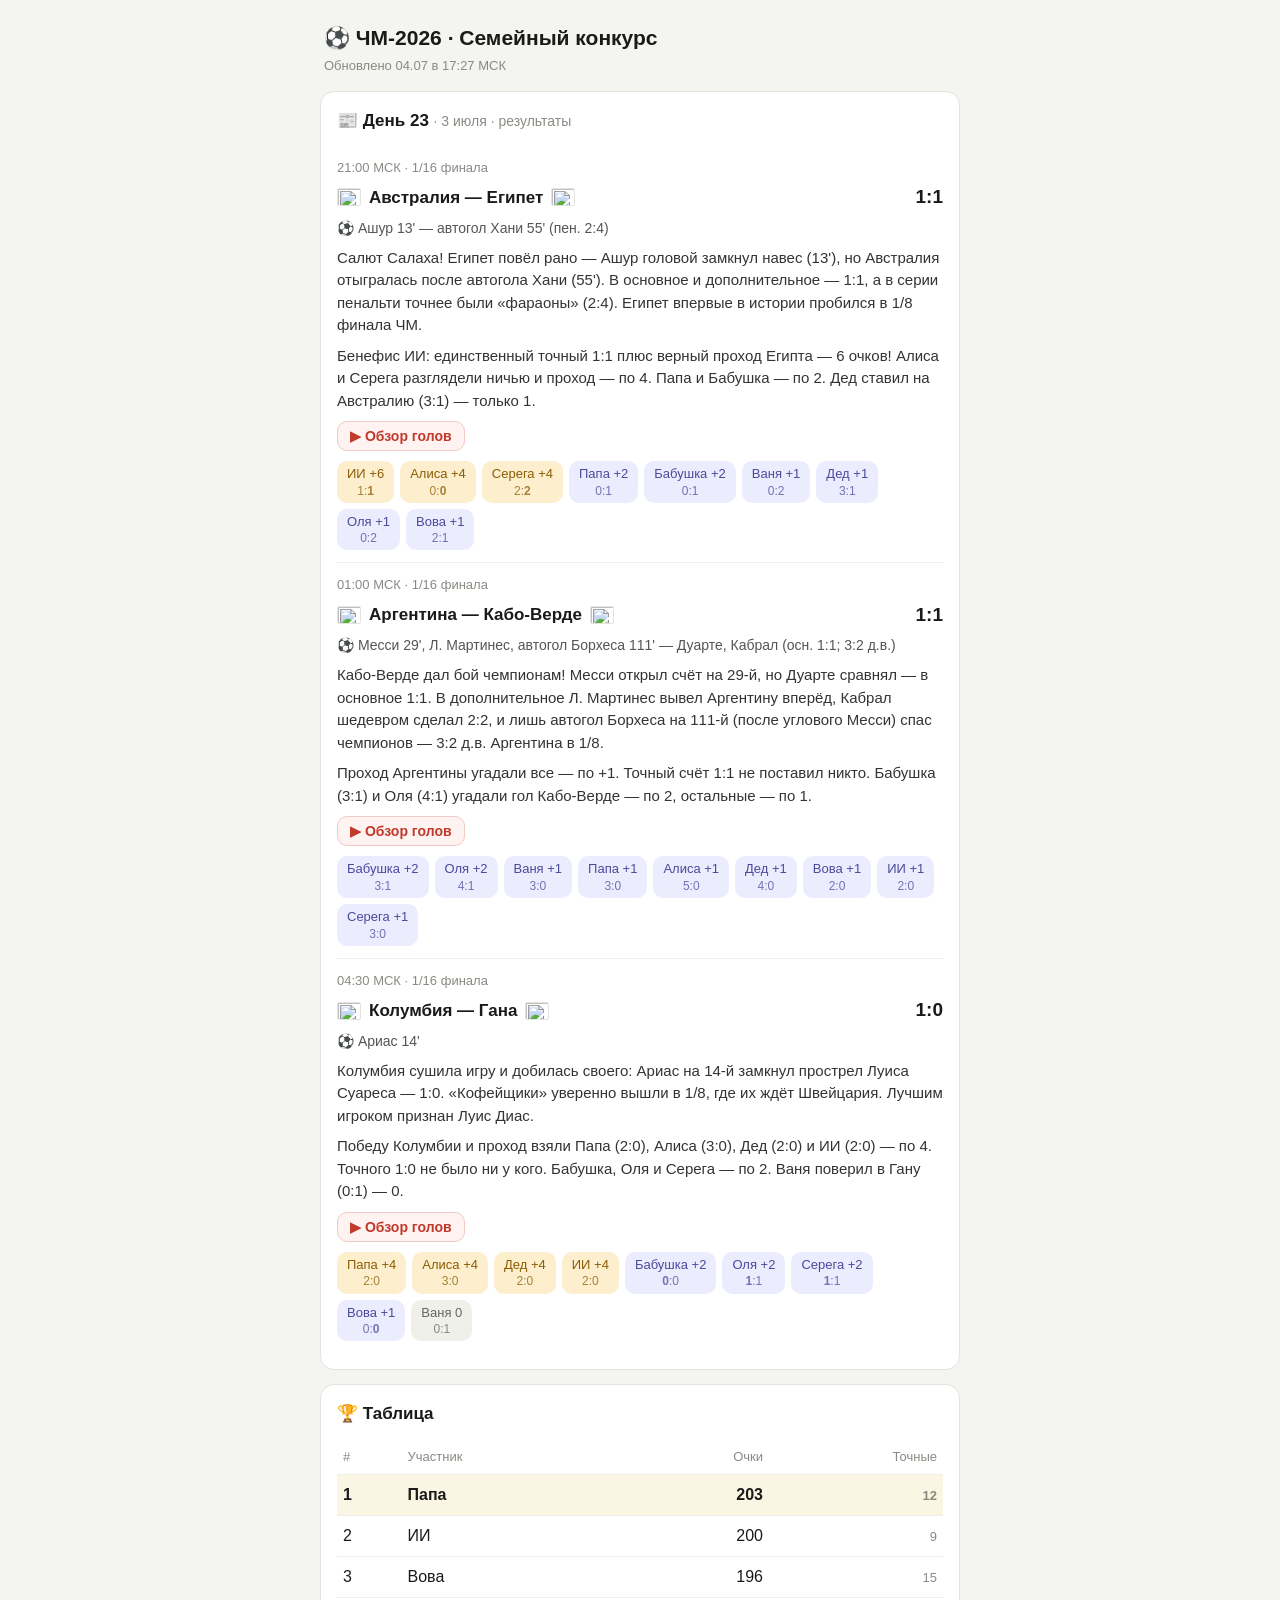
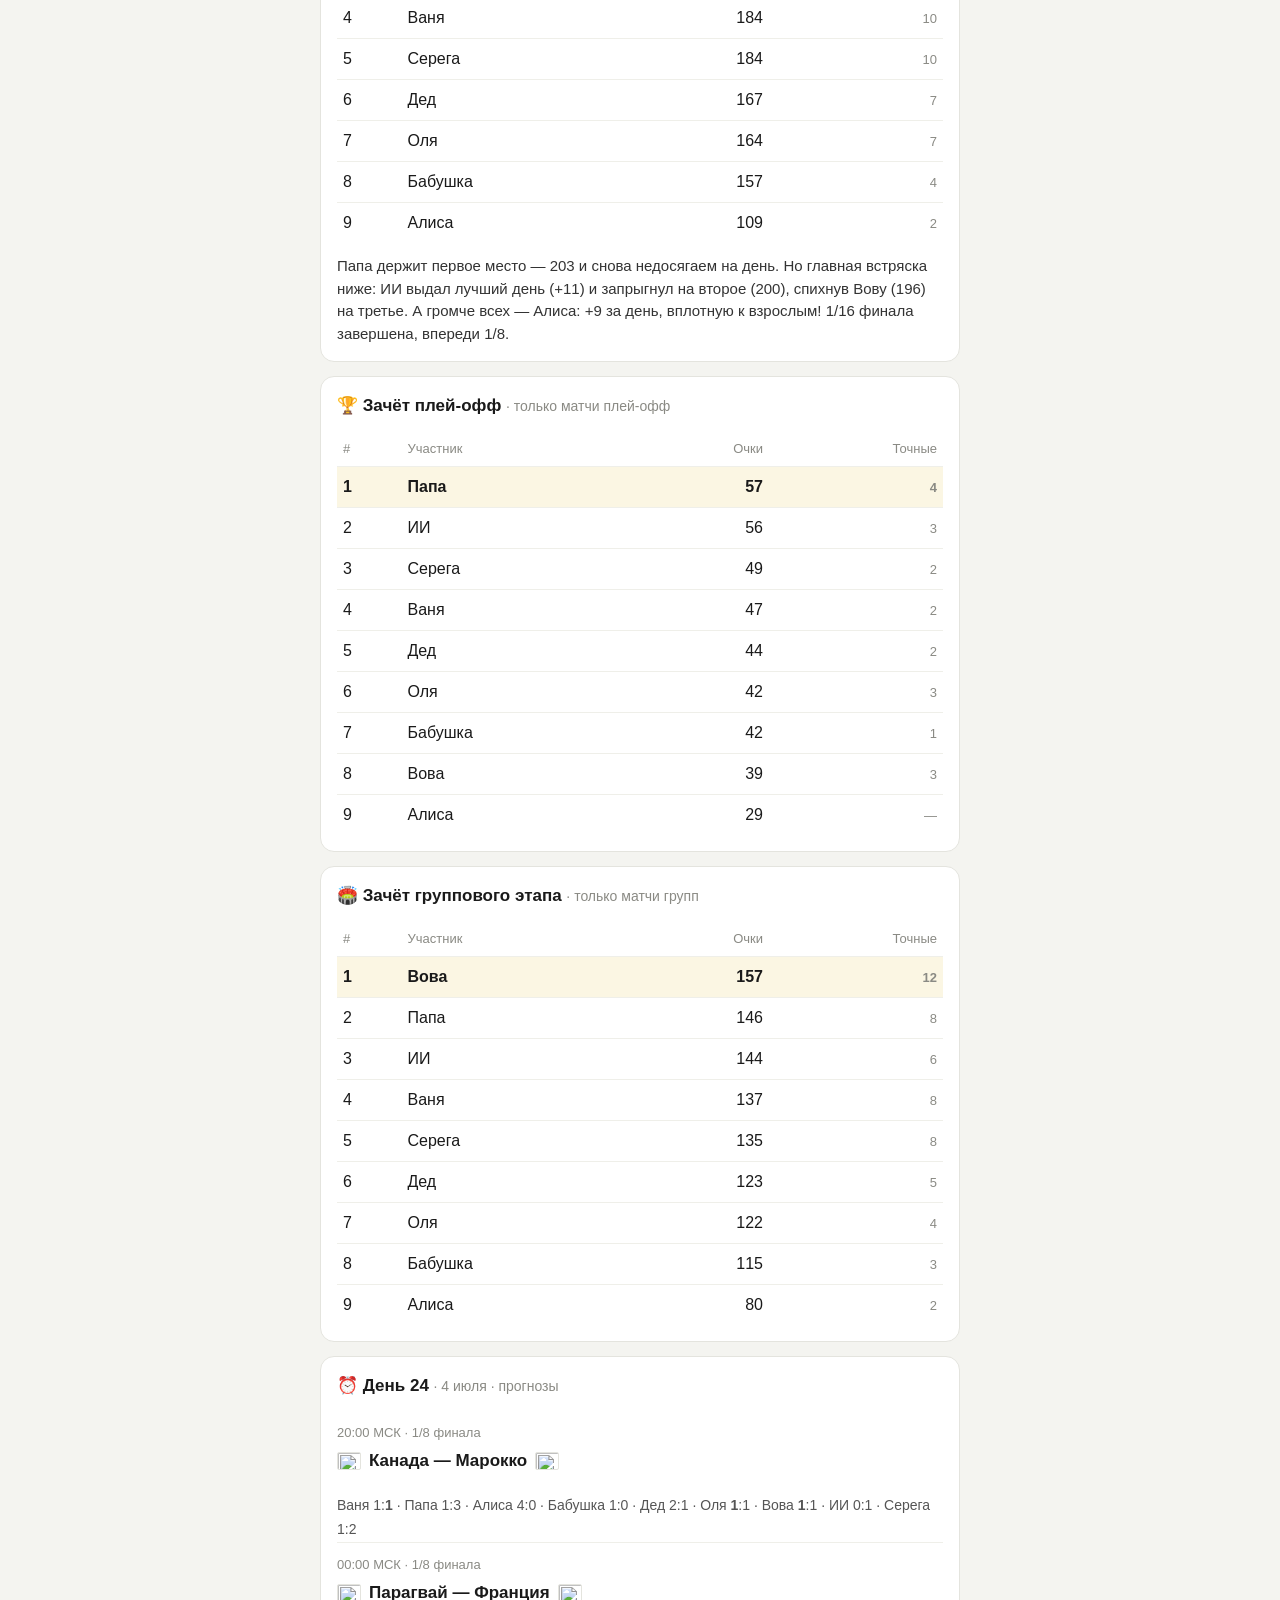
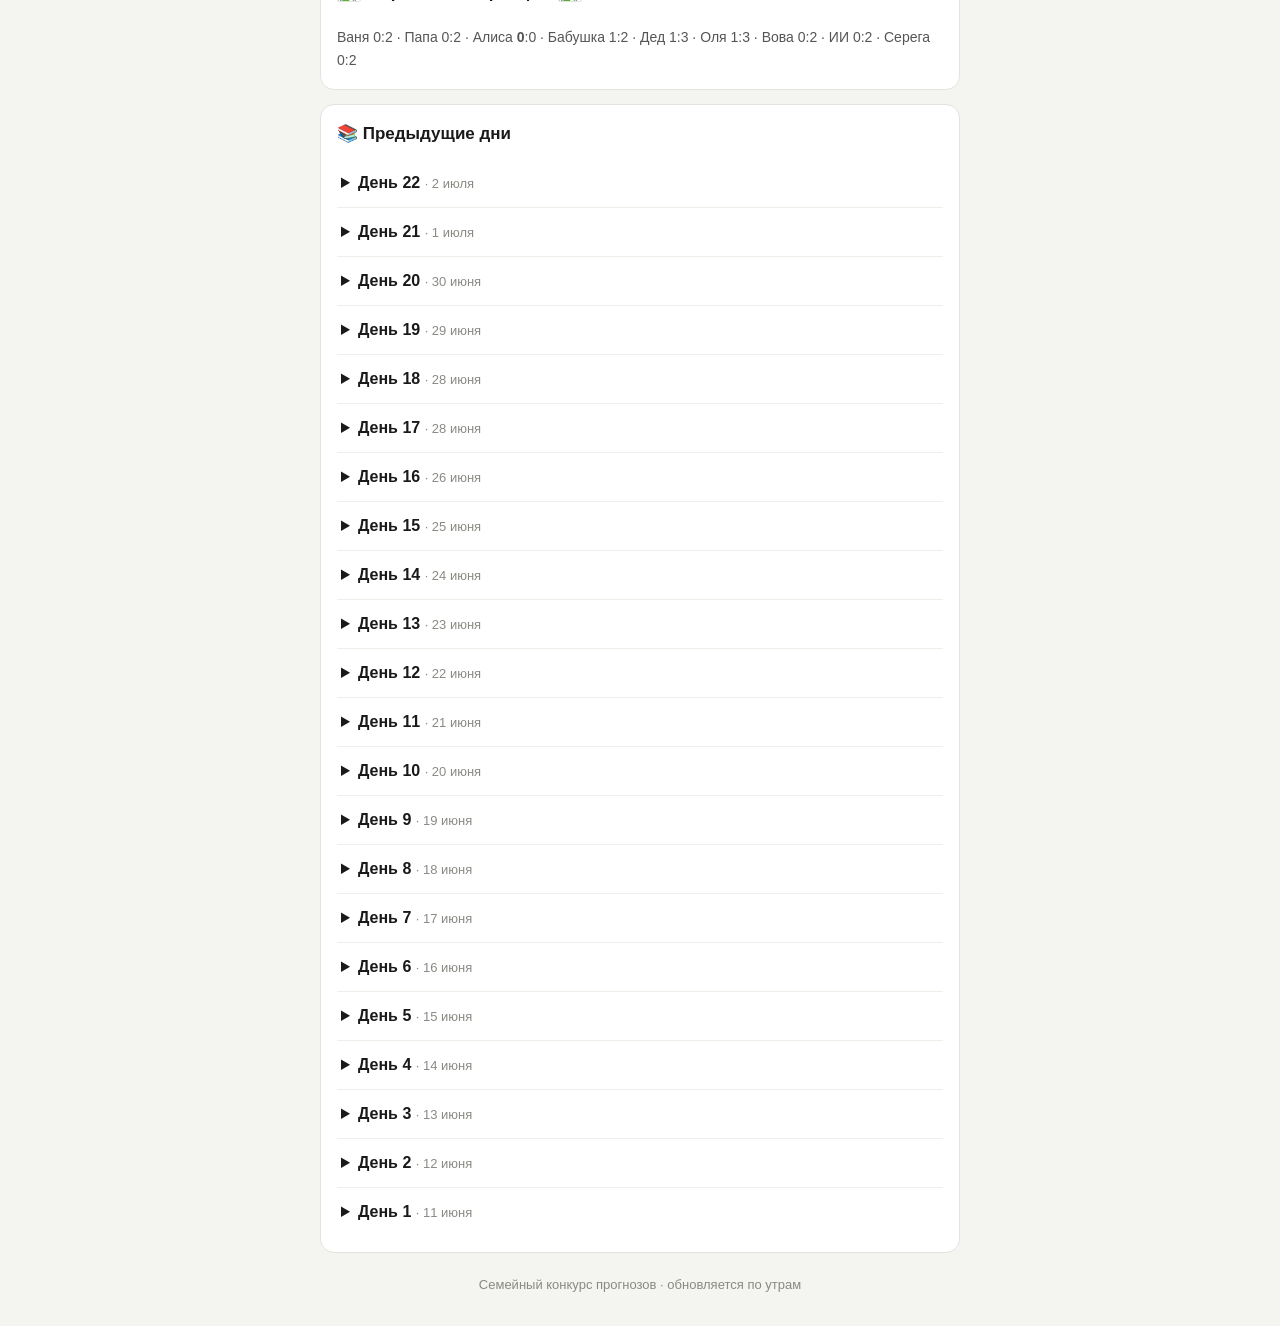
==== commit 0a7ce7a5: "reorder: latest, table, playoff, group" ====
--- a/index.html
+++ b/index.html
@@ -74,8 +74,8 @@
   </header>
   <section id="latest"></section>
   <section id="table-sec"></section>
+  <section id="playoff-sec"></section>
   <section id="group-sec"></section>
-  <section id="playoff-sec"></section>
   <section id="next"></section>
   <section id="archive-sec"></section>
   <footer>Семейный конкурс прогнозов · обновляется по утрам</footer>
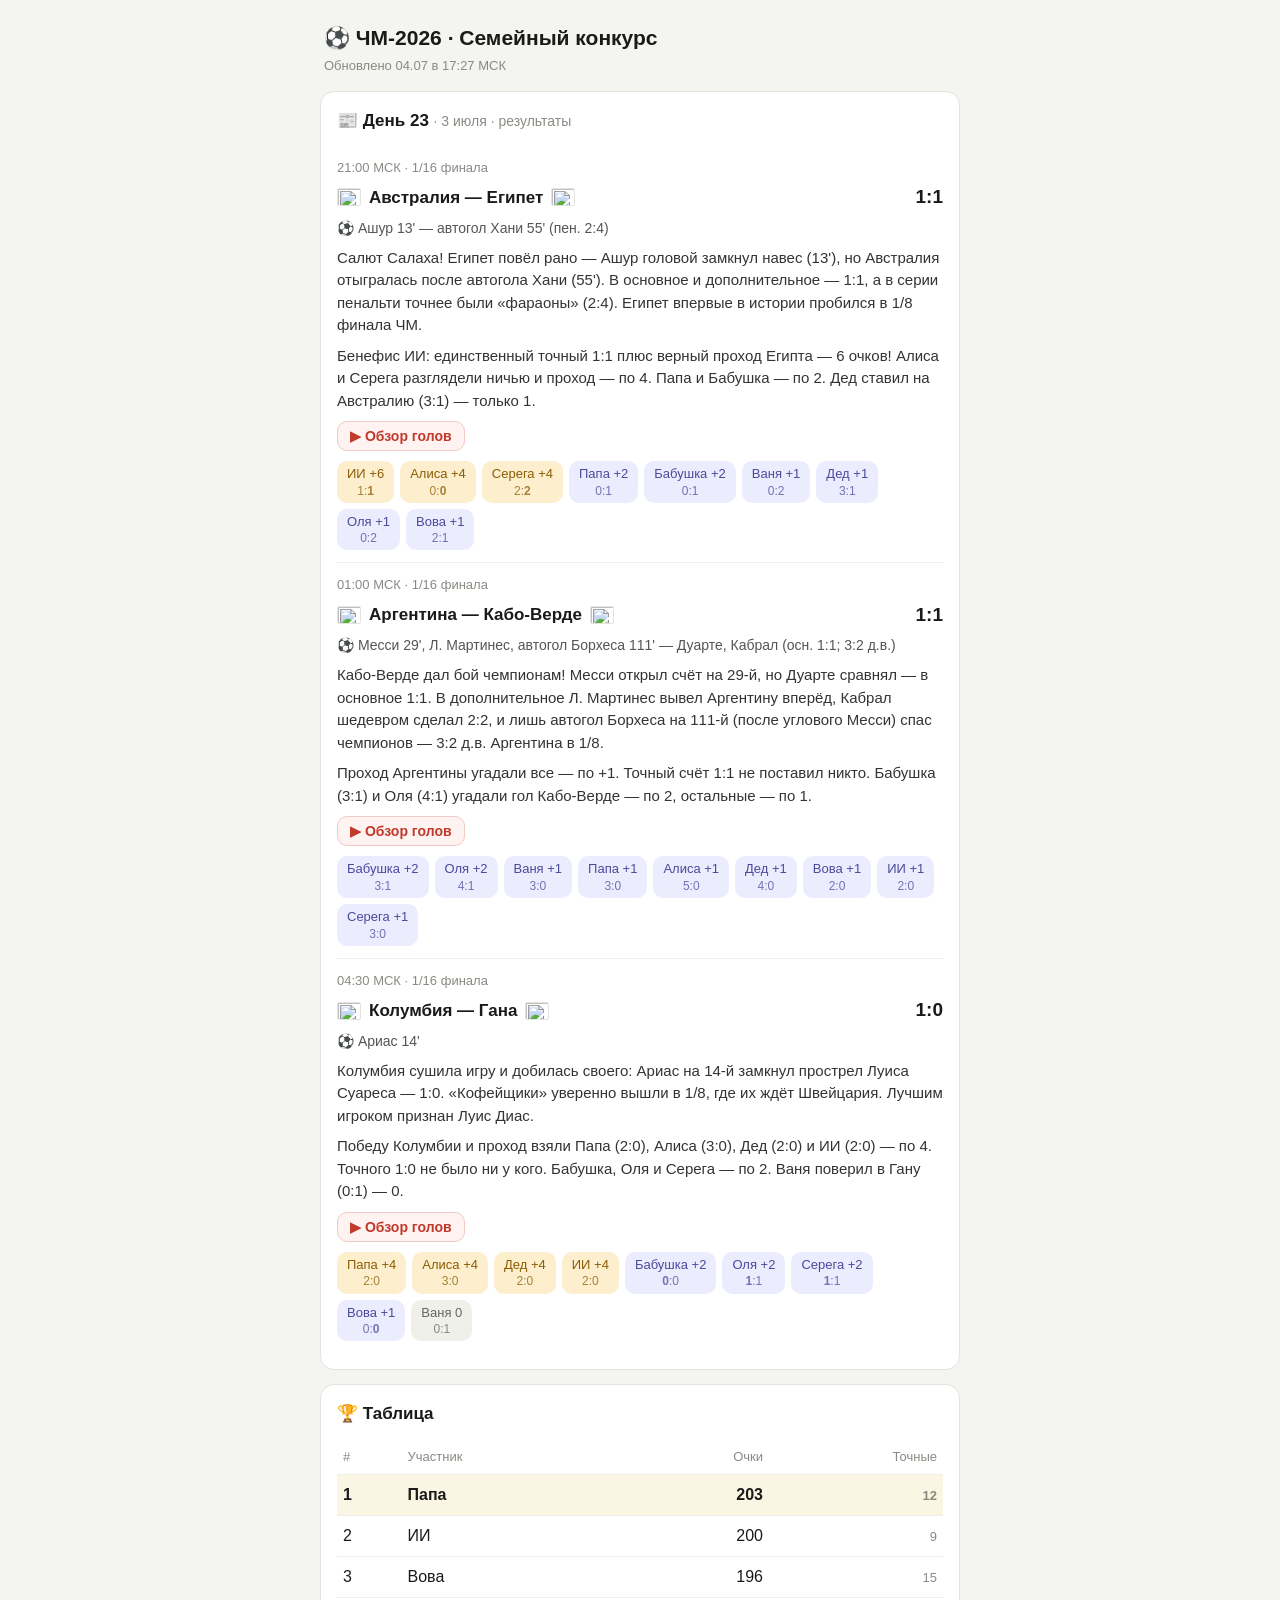
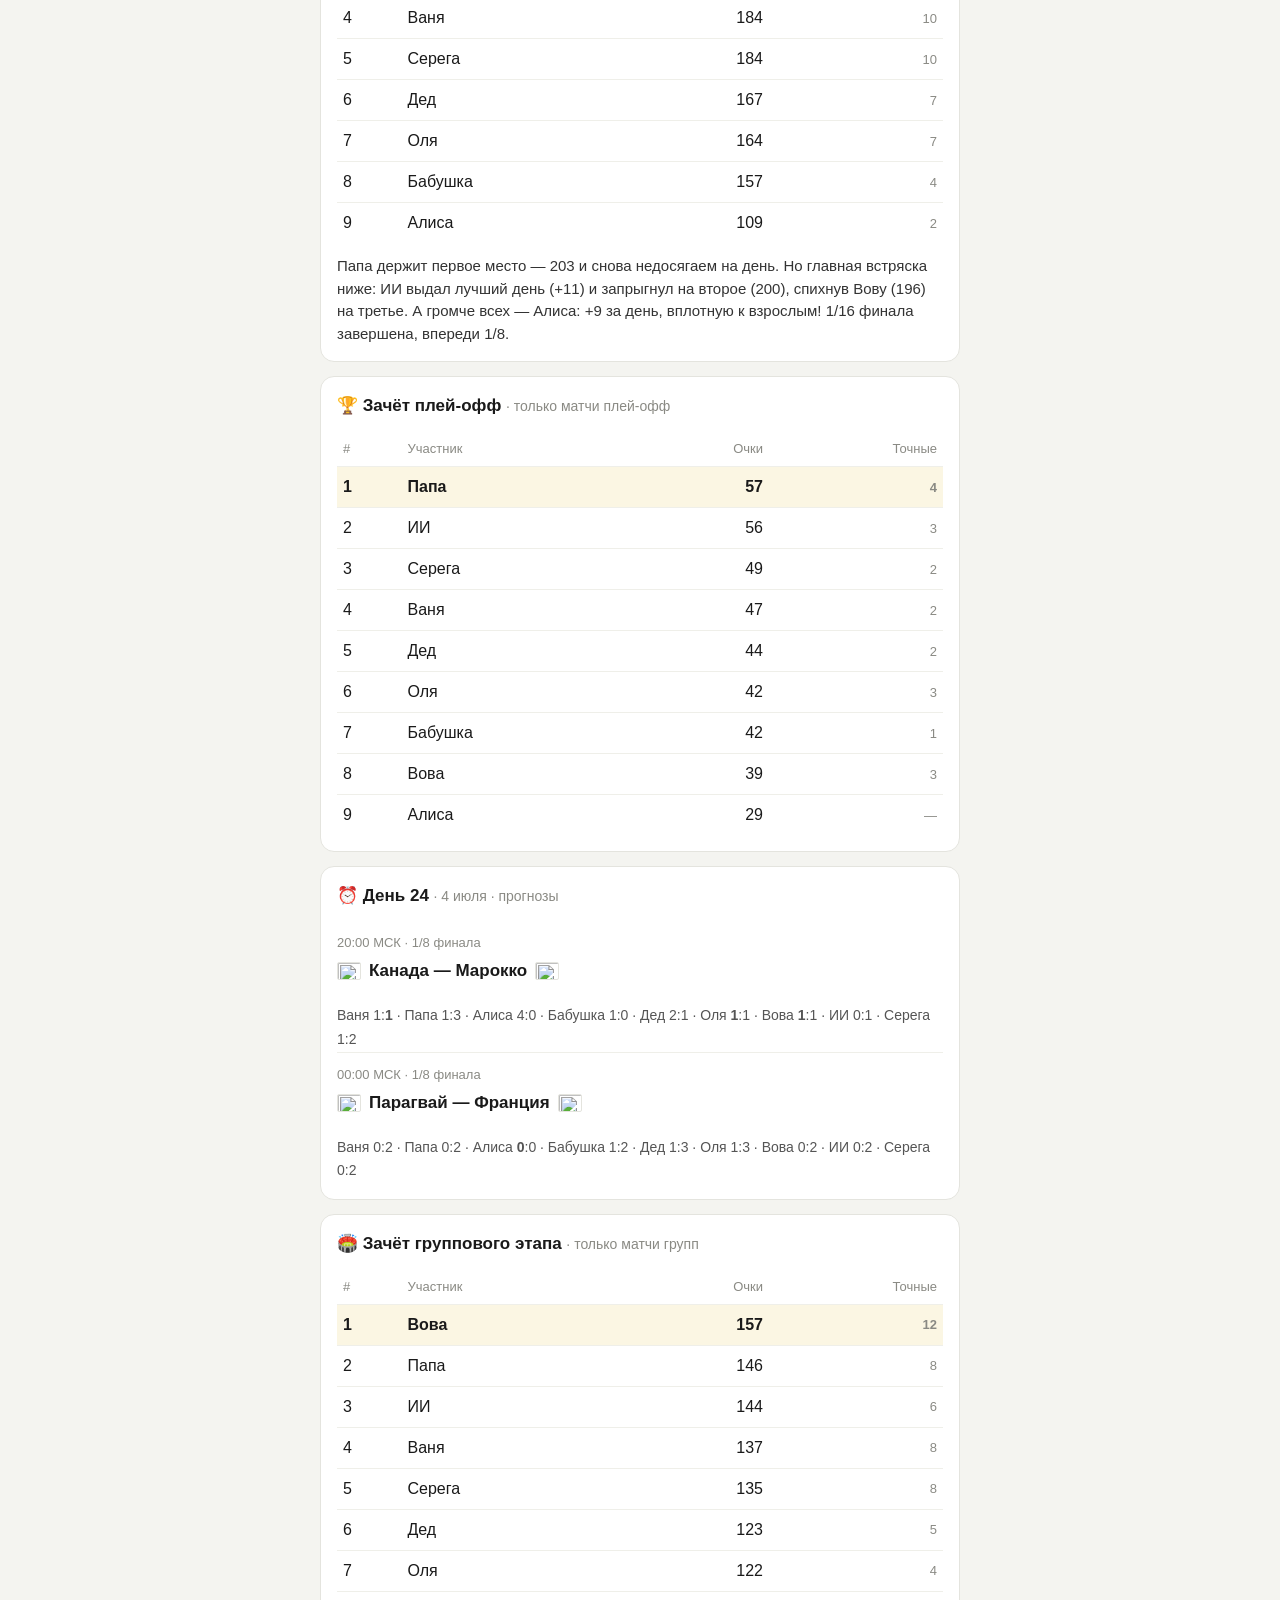
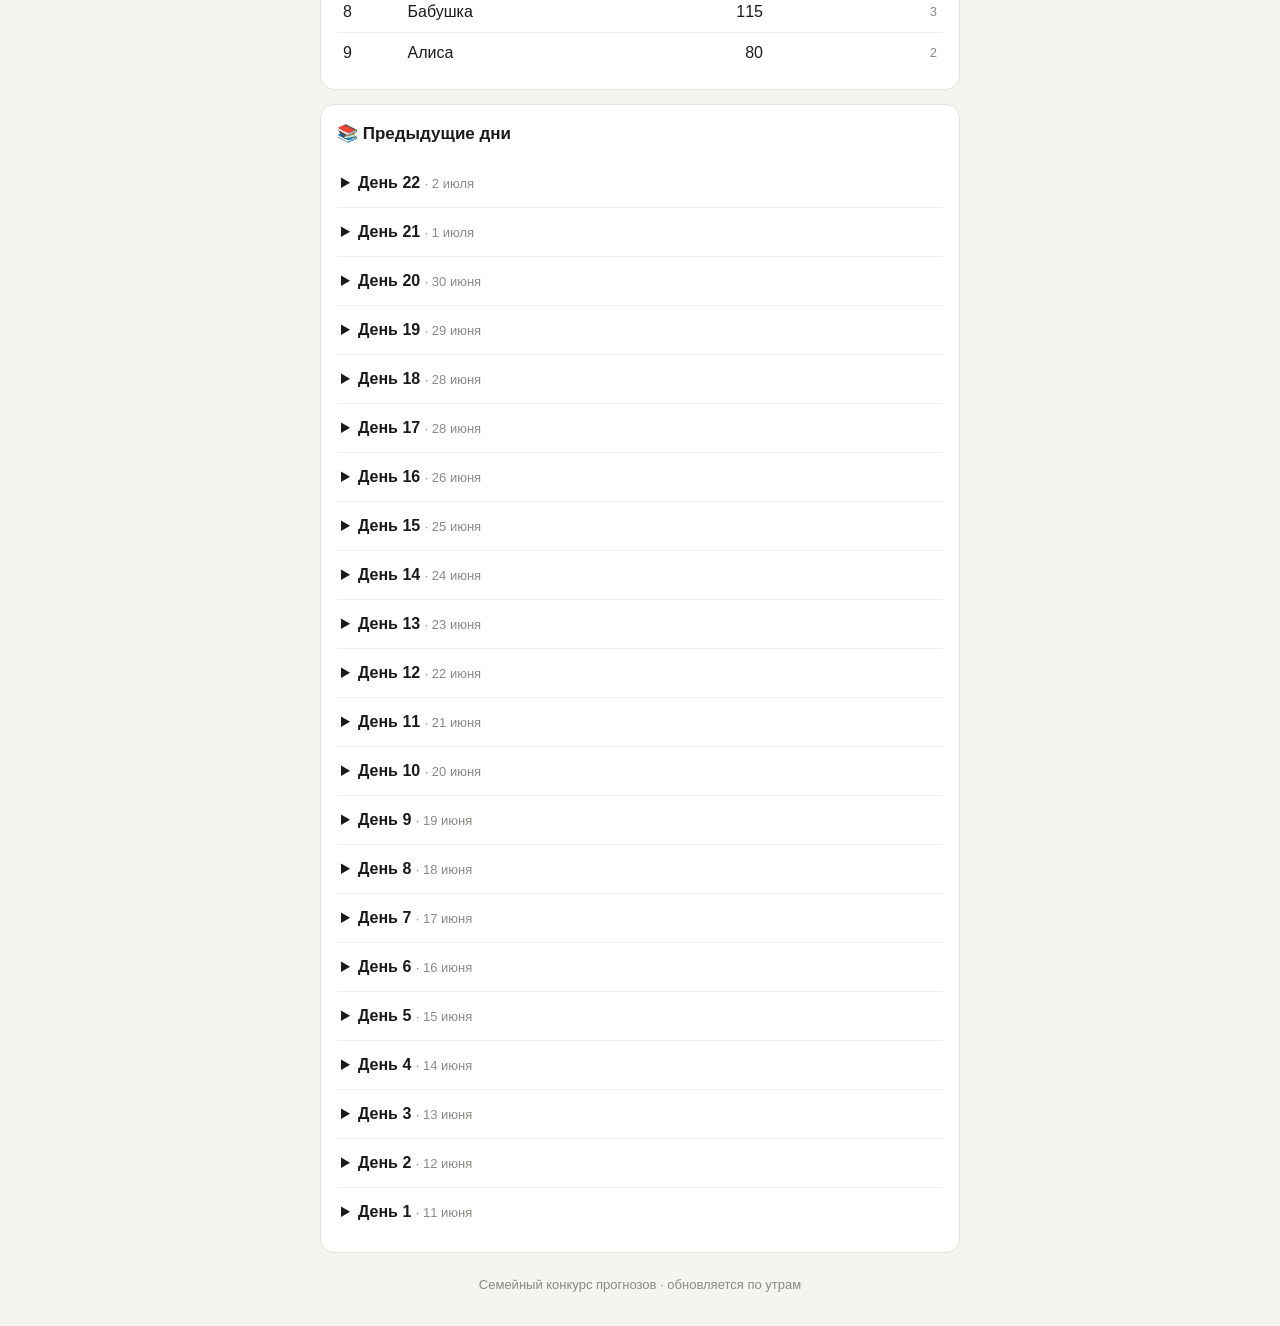
==== commit 4f7b67bf: "reorder: group standings after upcoming matches" ====
--- a/index.html
+++ b/index.html
@@ -75,8 +75,8 @@
   <section id="latest"></section>
   <section id="table-sec"></section>
   <section id="playoff-sec"></section>
+  <section id="next"></section>
   <section id="group-sec"></section>
-  <section id="next"></section>
   <section id="archive-sec"></section>
   <footer>Семейный конкурс прогнозов · обновляется по утрам</footer>
 </div>
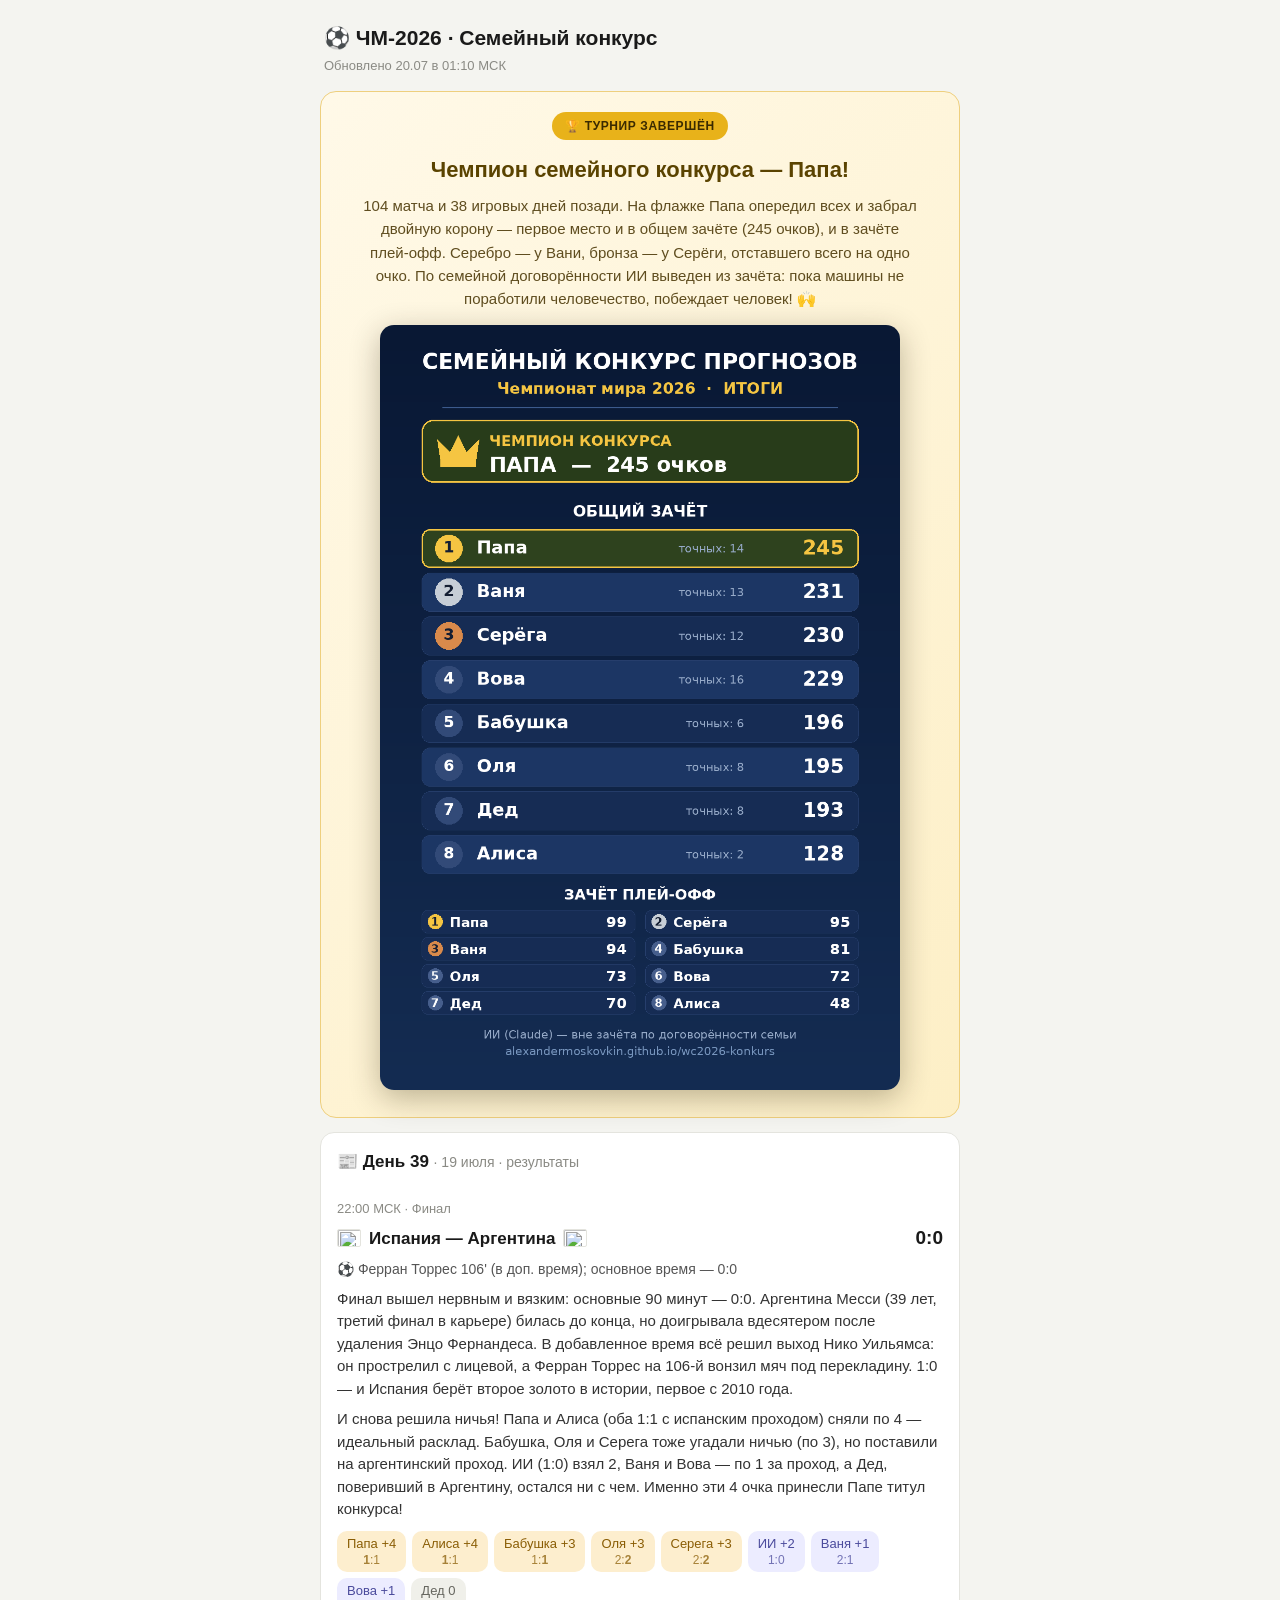
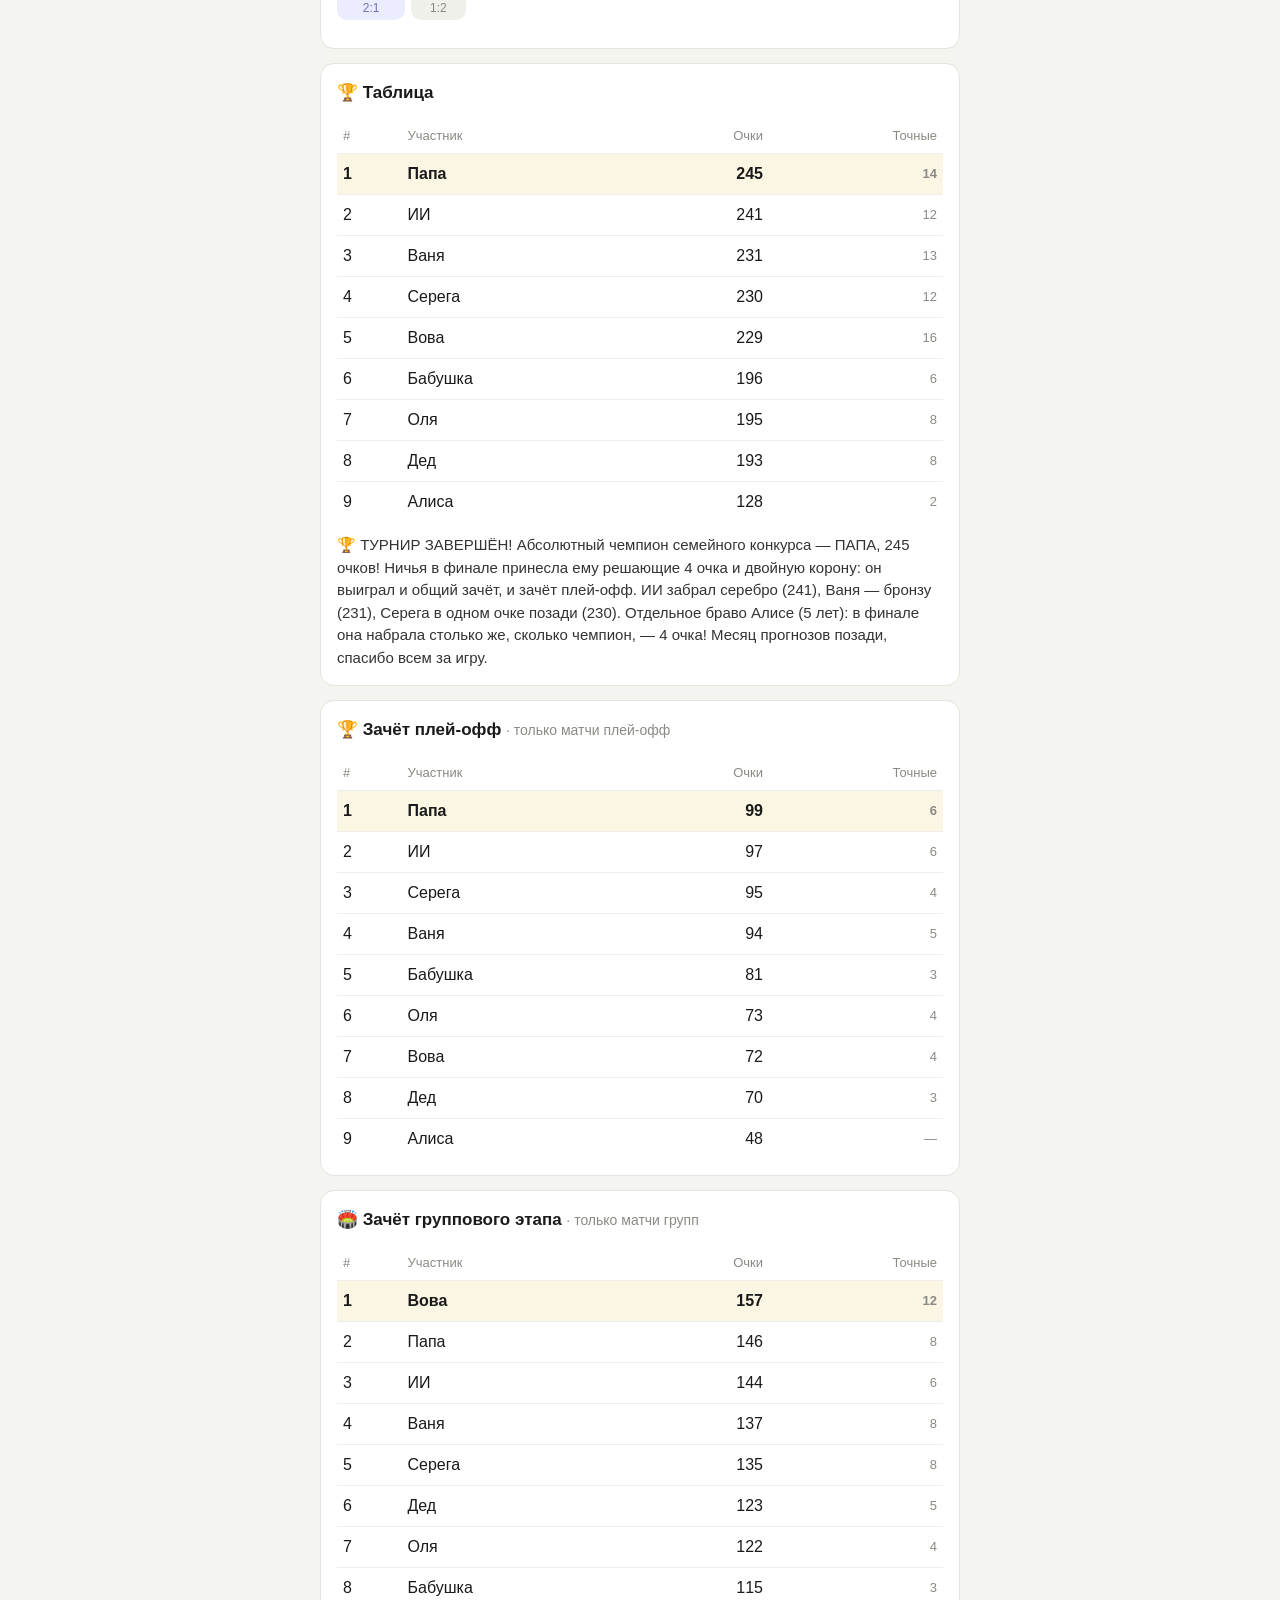
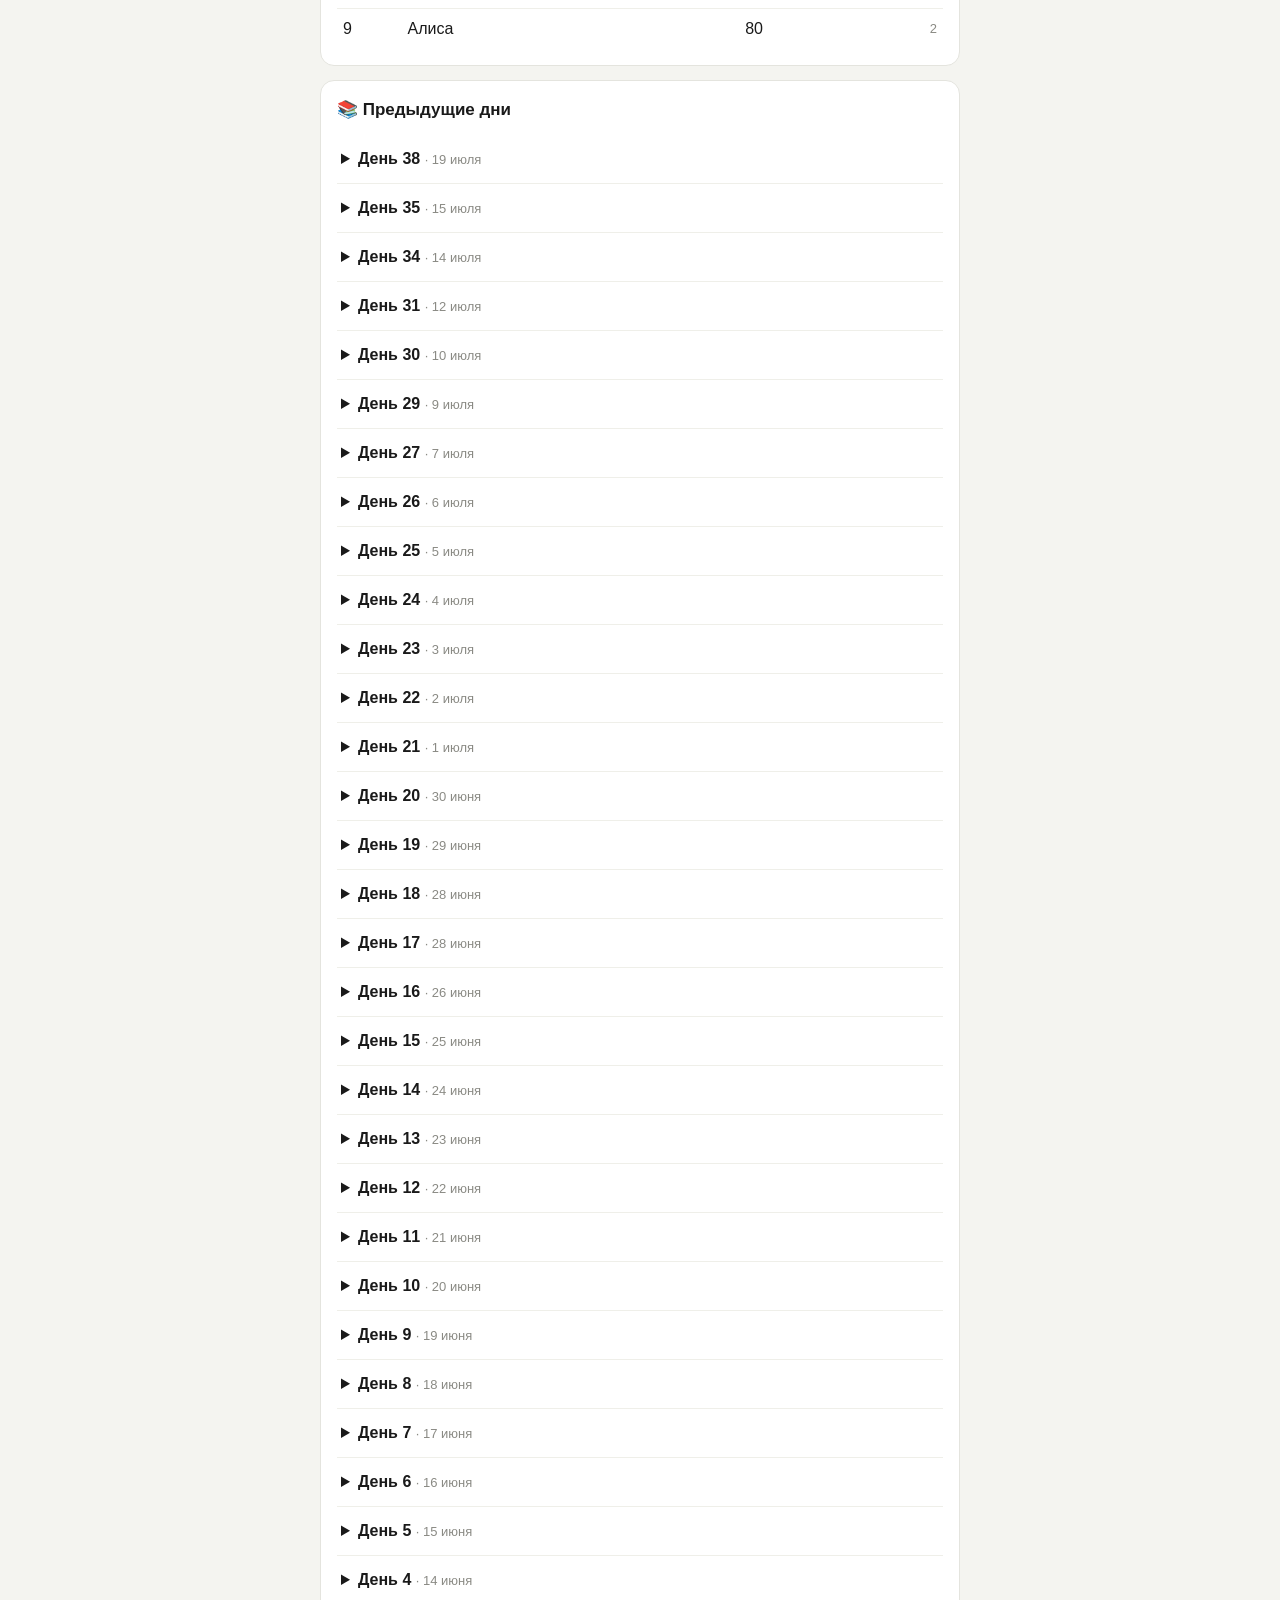
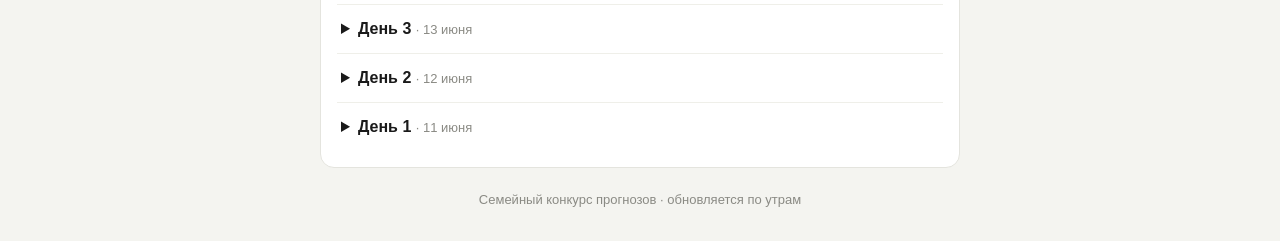
==== commit 40e115bd: "site: заглавный блок с чемпионом и итоговой картинкой" ====
--- a/index.html
+++ b/index.html
@@ -64,6 +64,13 @@
   .vid-link a { display: inline-block; margin-top: 10px; padding: 10px 18px; border-radius: 10px;
                 background: #c0392b; color: #fff; font-weight: 600; text-decoration: none; }
   .vid-link .src { display: block; margin-top: 10px; font-size: 13px; color: #8a8a84; }
+  .champ { background: linear-gradient(135deg,#fff9e8,#fdefc6); border:1px solid #eecf7e;
+           border-radius:16px; padding:20px 18px; margin-bottom:14px; text-align:center; }
+  .champ .badge { display:inline-block; background:#e8b21a; color:#3a2a00; font-weight:700;
+                  font-size:12px; letter-spacing:.6px; padding:5px 13px; border-radius:20px; text-transform:uppercase; }
+  .champ h2 { font-size:22px; margin:13px 0 8px; color:#5a4300; }
+  .champ p { font-size:15px; color:#5f4d1f; line-height:1.55; margin:0 auto 15px; max-width:560px; }
+  .champ img { width:100%; max-width:520px; border-radius:14px; box-shadow:0 8px 30px rgba(40,30,0,.30); }
 </style>
 </head>
 <body>
@@ -72,6 +79,12 @@
     <h1>⚽ ЧМ-2026 · Семейный конкурс</h1>
     <div class="upd" id="upd"></div>
   </header>
+  <section class="champ">
+    <span class="badge">🏆 Турнир завершён</span>
+    <h2>Чемпион семейного конкурса — Папа!</h2>
+    <p>104 матча и 38 игровых дней позади. На флажке Папа опередил всех и забрал двойную корону — первое место и в общем зачёте (245 очков), и в зачёте плей-офф. Серебро — у Вани, бронза — у Серёги, отставшего всего на одно очко. По семейной договорённости ИИ выведен из зачёта: пока машины не поработили человечество, побеждает человек! 🙌</p>
+    <img src="itogi_konkursa.png?v=1784499670" alt="Итоговая таблица семейного конкурса ЧМ-2026">
+  </section>
   <section id="latest"></section>
   <section id="table-sec"></section>
   <section id="playoff-sec"></section>
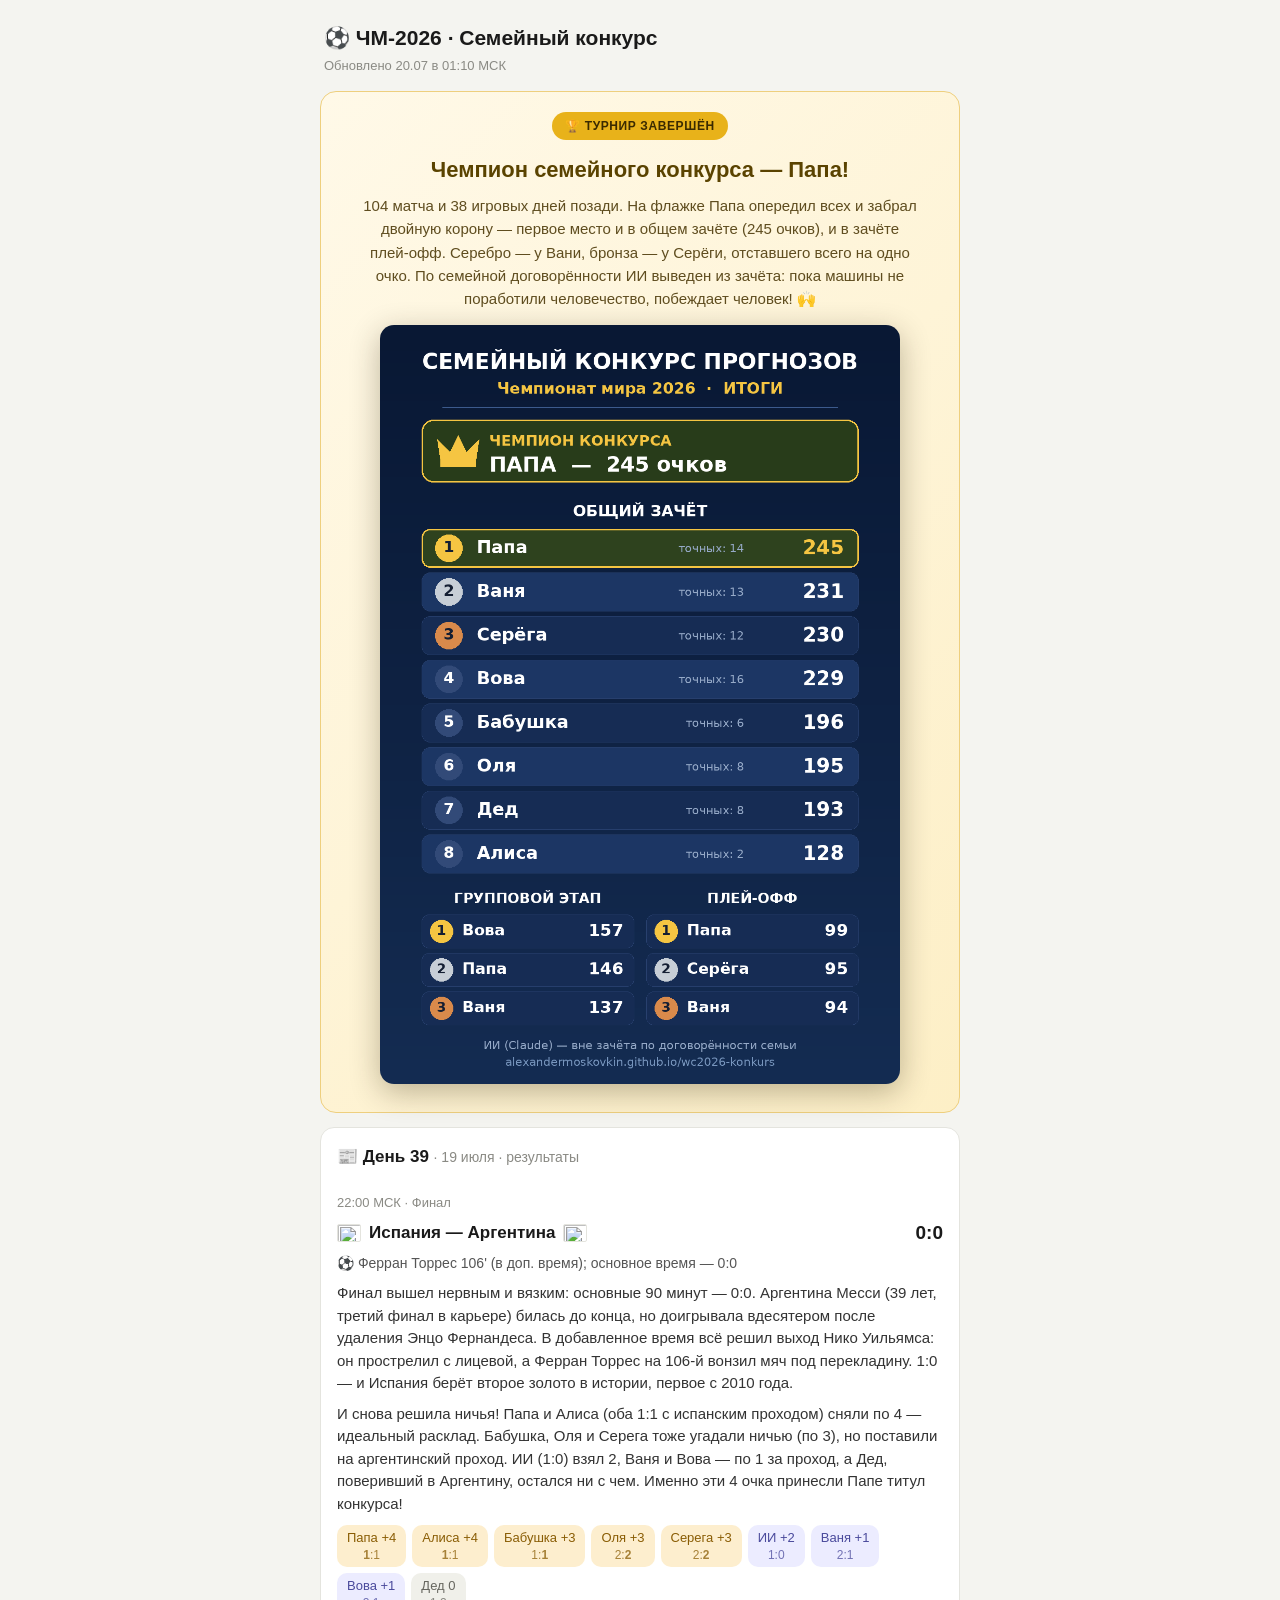
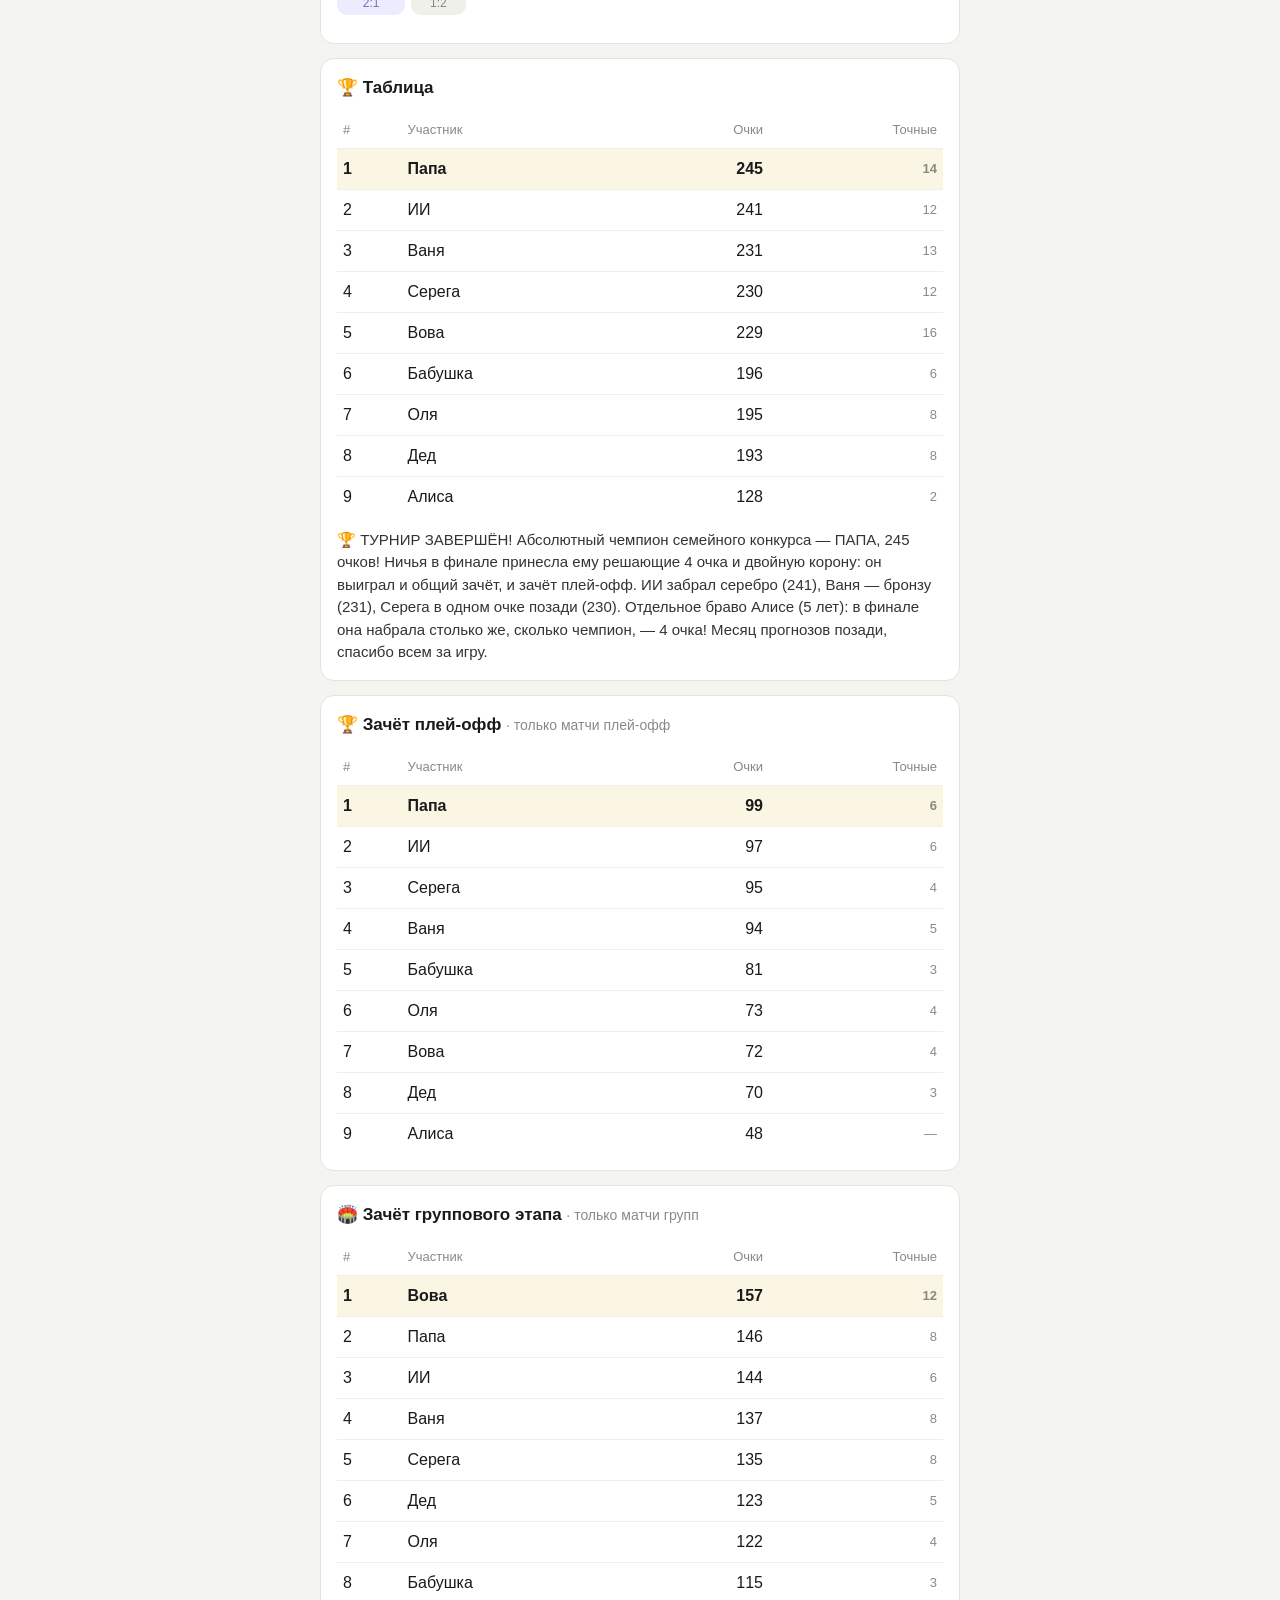
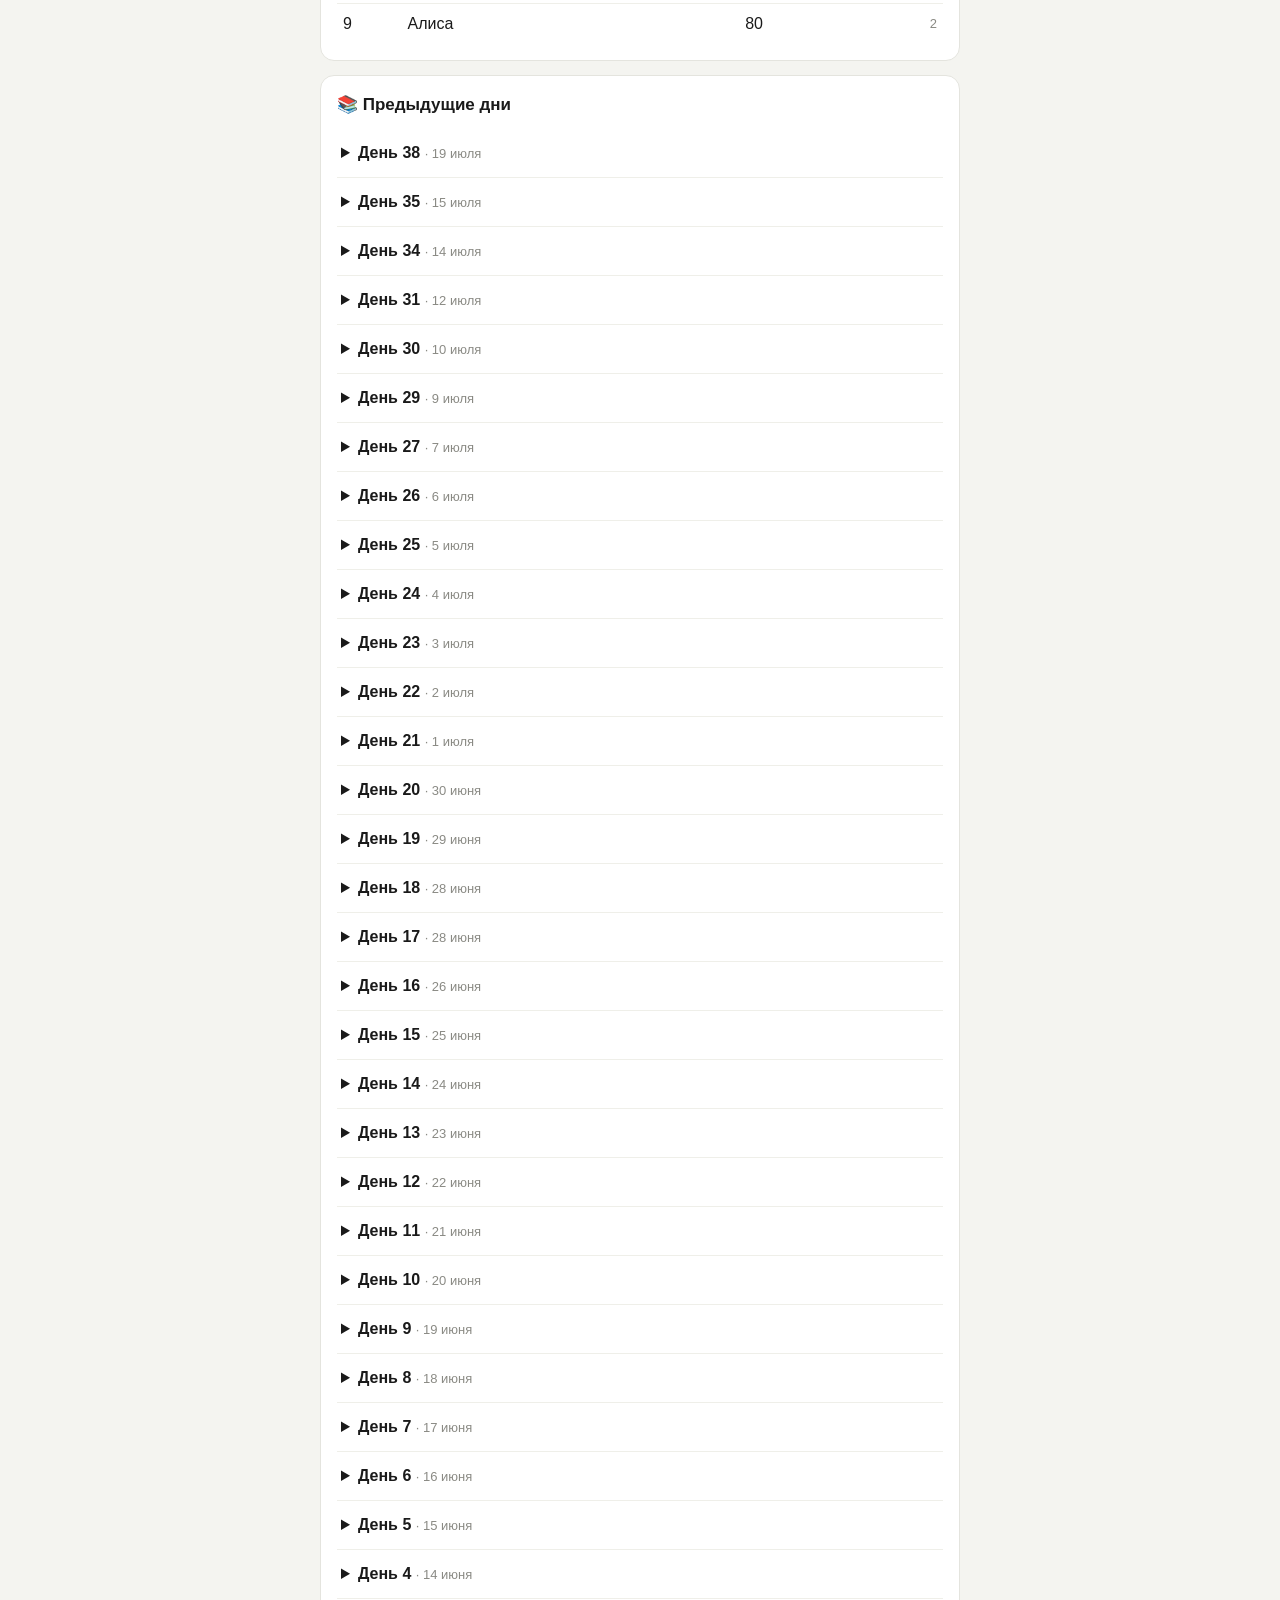
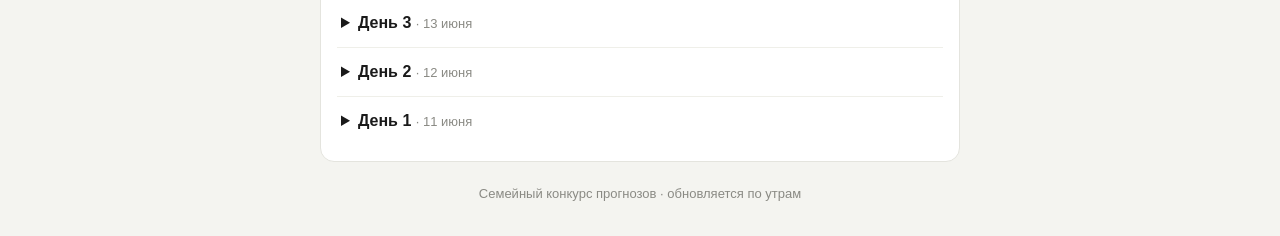
==== commit 8582e66c: "site: обновлён кэш-версии итоговой картинки" ====
--- a/index.html
+++ b/index.html
@@ -83,7 +83,7 @@
     <span class="badge">🏆 Турнир завершён</span>
     <h2>Чемпион семейного конкурса — Папа!</h2>
     <p>104 матча и 38 игровых дней позади. На флажке Папа опередил всех и забрал двойную корону — первое место и в общем зачёте (245 очков), и в зачёте плей-офф. Серебро — у Вани, бронза — у Серёги, отставшего всего на одно очко. По семейной договорённости ИИ выведен из зачёта: пока машины не поработили человечество, побеждает человек! 🙌</p>
-    <img src="itogi_konkursa.png?v=1784499670" alt="Итоговая таблица семейного конкурса ЧМ-2026">
+    <img src="itogi_konkursa.png?v=1784500031" alt="Итоговая таблица семейного конкурса ЧМ-2026">
   </section>
   <section id="latest"></section>
   <section id="table-sec"></section>
